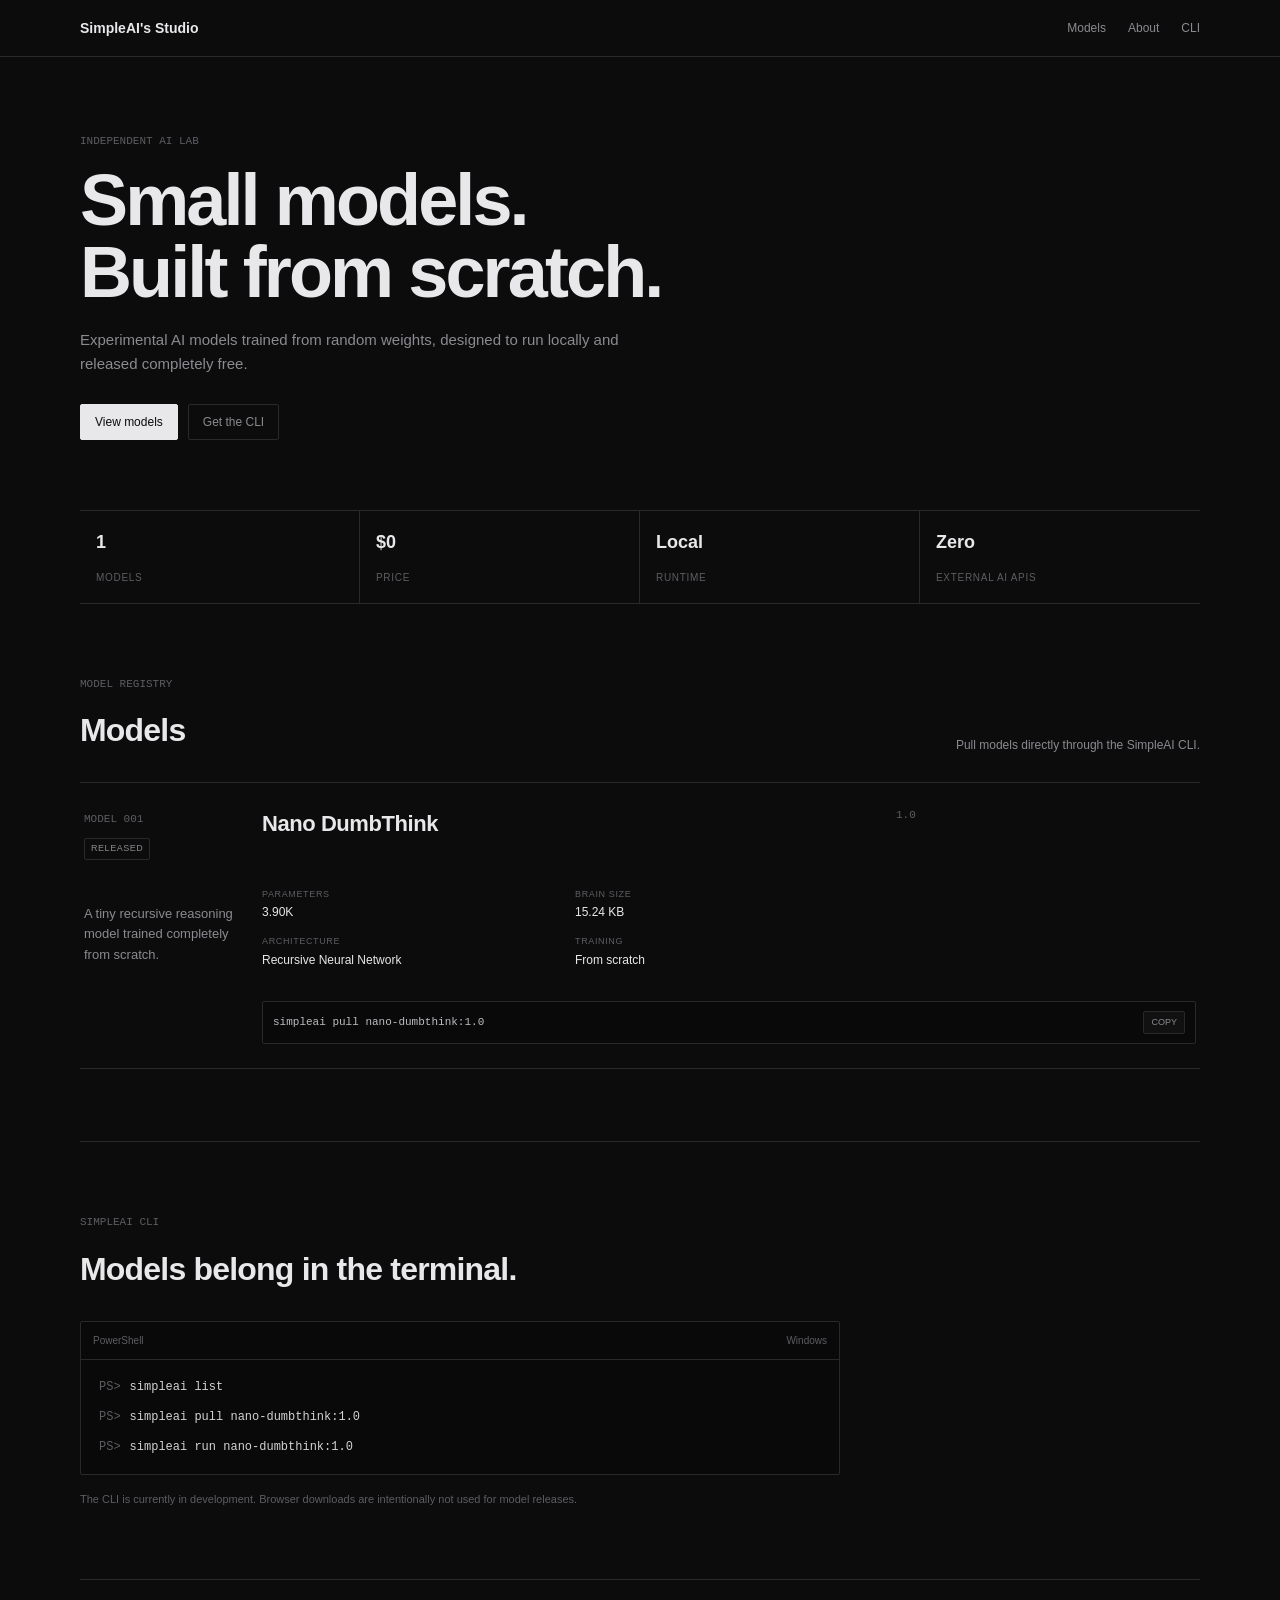
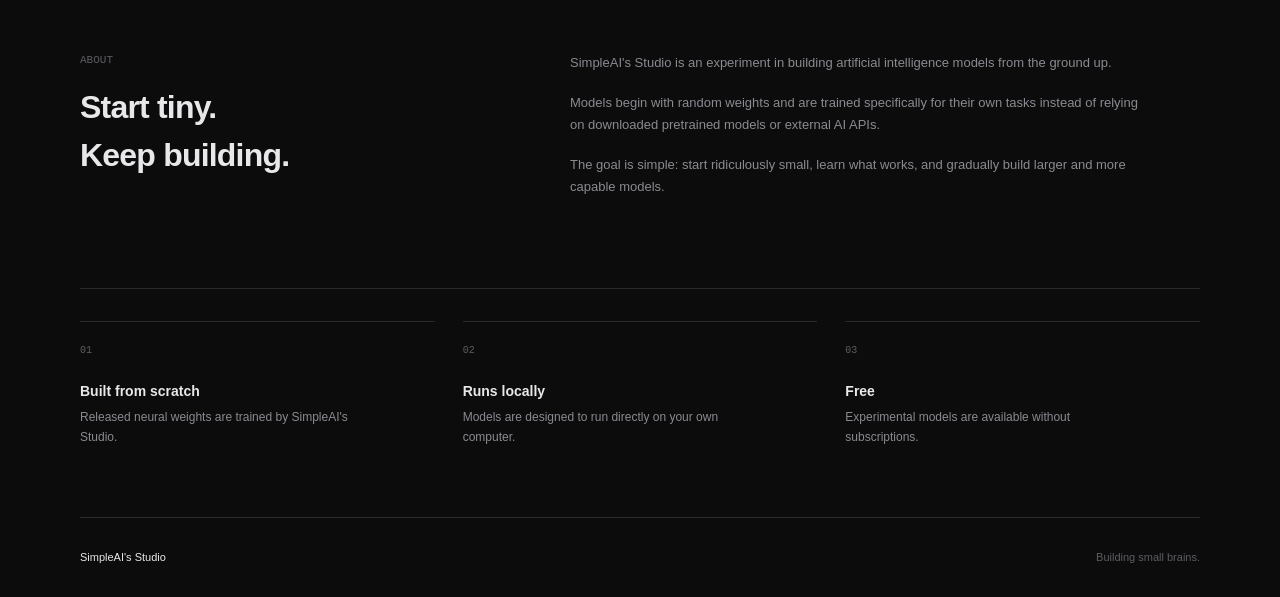
==== website/index.html @ 4a3cd706 "Initial SimpleAI Studio release" ====
<!DOCTYPE html>
<html lang="en">
<head>
    <meta charset="UTF-8">

    <meta
        name="viewport"
        content="width=device-width, initial-scale=1.0"
    >

    <meta
        name="description"
        content="SimpleAI's Studio - small AI models built from scratch and free to run locally."
    >

    <title>SimpleAI's Studio</title>

    <link
        rel="stylesheet"
        href="styles.css"
    >
</head>

<body>

    <header class="topbar">
        <div class="topbar-inner">

            <a
                class="brand"
                href="#"
            >
                SimpleAI's Studio
            </a>

            <nav class="nav">
                <a href="#models">Models</a>
                <a href="#about">About</a>
                <a href="#cli">CLI</a>
            </nav>

        </div>
    </header>


    <main>

        <!-- HERO -->
        <section class="hero">

            <div class="hero-label">
                INDEPENDENT AI LAB
            </div>

            <h1>
                Small models.<br>
                Built from scratch.
            </h1>

            <p class="hero-description">
                Experimental AI models trained from random weights,
                designed to run locally and released completely free.
            </p>

            <div class="hero-actions">

                <a
                    class="primary-button"
                    href="#models"
                >
                    View models
                </a>

                <a
                    class="secondary-button"
                    href="#cli"
                >
                    Get the CLI
                </a>

            </div>

        </section>


        <!-- INFO STRIP -->
        <section class="stats">

            <div class="stat">
                <span class="stat-value" id="modelCount">
                    0
                </span>

                <span class="stat-label">
                    Models
                </span>
            </div>

            <div class="stat">
                <span class="stat-value">
                    $0
                </span>

                <span class="stat-label">
                    Price
                </span>
            </div>

            <div class="stat">
                <span class="stat-value">
                    Local
                </span>

                <span class="stat-label">
                    Runtime
                </span>
            </div>

            <div class="stat">
                <span class="stat-value">
                    Zero
                </span>

                <span class="stat-label">
                    External AI APIs
                </span>
            </div>

        </section>


        <!-- MODELS -->
        <section
            class="section"
            id="models"
        >

            <div class="section-heading">

                <div>
                    <div class="eyebrow">
                        MODEL REGISTRY
                    </div>

                    <h2>
                        Models
                    </h2>
                </div>

                <p>
                    Pull models directly through the SimpleAI CLI.
                </p>

            </div>


            <div
                id="modelGrid"
                class="model-grid"
            >

                <div class="loading">
                    Reading registry...
                </div>

            </div>

        </section>


        <!-- CLI -->
        <section
            class="section"
            id="cli"
        >

            <div class="section-heading">

                <div>
                    <div class="eyebrow">
                        SIMPLEAI CLI
                    </div>

                    <h2>
                        Models belong in the terminal.
                    </h2>
                </div>

            </div>


            <div class="cli-panel">

                <div class="terminal-header">

                    <span>
                        PowerShell
                    </span>

                    <span class="terminal-status">
                        Windows
                    </span>

                </div>


                <div class="terminal-body">

                    <div class="terminal-line">
                        <span class="prompt">PS&gt;</span>

                        <span class="command">
                            simpleai list
                        </span>
                    </div>

                    <div class="terminal-line">
                        <span class="prompt">PS&gt;</span>

                        <span class="command">
                            simpleai pull nano-dumbthink:1.0
                        </span>
                    </div>

                    <div class="terminal-line">
                        <span class="prompt">PS&gt;</span>

                        <span class="command">
                            simpleai run nano-dumbthink:1.0
                        </span>
                    </div>

                </div>

            </div>


            <p class="cli-note">
                The CLI is currently in development.
                Browser downloads are intentionally not used for model releases.
            </p>

        </section>


        <!-- ABOUT -->
        <section
            class="section about-section"
            id="about"
        >

            <div class="about-grid">

                <div>

                    <div class="eyebrow">
                        ABOUT
                    </div>

                    <h2>
                        Start tiny.<br>
                        Keep building.
                    </h2>

                </div>


                <div class="about-copy">

                    <p>
                        SimpleAI's Studio is an experiment in building
                        artificial intelligence models from the ground up.
                    </p>

                    <p>
                        Models begin with random weights and are trained
                        specifically for their own tasks instead of relying
                        on downloaded pretrained models or external AI APIs.
                    </p>

                    <p>
                        The goal is simple: start ridiculously small,
                        learn what works, and gradually build larger and
                        more capable models.
                    </p>

                </div>

            </div>

        </section>


        <!-- PRINCIPLES -->
        <section class="principles">

            <div class="principle">
                <span>01</span>
                <h3>Built from scratch</h3>
                <p>
                    Released neural weights are trained by SimpleAI's Studio.
                </p>
            </div>

            <div class="principle">
                <span>02</span>
                <h3>Runs locally</h3>
                <p>
                    Models are designed to run directly on your own computer.
                </p>
            </div>

            <div class="principle">
                <span>03</span>
                <h3>Free</h3>
                <p>
                    Experimental models are available without subscriptions.
                </p>
            </div>

        </section>

    </main>


    <footer>

        <div>
            SimpleAI's Studio
        </div>

        <div class="footer-muted">
            Building small brains.
        </div>

    </footer>


    <script src="app.js"></script>

</body>
</html>
---- website/styles.css ----
:root {
    --bg: #0c0c0d;
    --panel: #111112;
    --panel-2: #141415;

    --line: #29292b;
    --line-soft: #202022;

    --text: #e8e8ea;
    --muted: #8a8a90;
    --dim: #5d5d62;

    --max-width: 1120px;
}


* {
    box-sizing: border-box;
}


html {
    scroll-behavior: smooth;
}


body {
    margin: 0;

    background: var(--bg);
    color: var(--text);

    font-family:
        Arial,
        Helvetica,
        sans-serif;

    font-size: 14px;
    line-height: 1.5;
}


a {
    color: inherit;
    text-decoration: none;
}


button {
    font: inherit;
}


/* ---------------------------------------------------------
   HEADER
   --------------------------------------------------------- */

.topbar {
    border-bottom: 1px solid var(--line);

    background: var(--bg);
}


.topbar-inner {
    width: min(
        calc(100% - 40px),
        var(--max-width)
    );

    height: 56px;

    margin: 0 auto;

    display: flex;
    align-items: center;
    justify-content: space-between;
}


.brand {
    font-size: 14px;
    font-weight: 700;
}


.nav {
    display: flex;
    gap: 22px;

    color: var(--muted);

    font-size: 12px;
}


.nav a:hover {
    color: var(--text);
}


/* ---------------------------------------------------------
   HERO
   --------------------------------------------------------- */

.hero {
    width: min(
        calc(100% - 40px),
        var(--max-width)
    );

    margin: 0 auto;

    padding:
        76px
        0
        70px;
}


.hero-label,
.eyebrow {
    margin-bottom: 14px;

    color: var(--dim);

    font-family:
        Consolas,
        "Courier New",
        monospace;

    font-size: 11px;
}


.hero h1 {
    max-width: 700px;

    margin:
        0
        0
        20px;

    font-size: clamp(
        40px,
        6vw,
        72px
    );

    font-weight: 600;

    line-height: 1;

    letter-spacing: -0.04em;
}


.hero-description {
    max-width: 570px;

    margin: 0;

    color: var(--muted);

    font-size: 15px;

    line-height: 1.6;
}


.hero-actions {
    margin-top: 28px;

    display: flex;
    gap: 10px;
}


.primary-button,
.secondary-button {
    padding:
        8px
        14px;

    border-radius: 2px;

    font-size: 12px;
}


.primary-button {
    border: 1px solid var(--text);

    background: var(--text);
    color: #0b0b0c;
}


.primary-button:hover {
    background: #d5d5d7;
}


.secondary-button {
    border: 1px solid var(--line);

    background: transparent;
    color: var(--muted);
}


.secondary-button:hover {
    border-color: #3c3c40;

    color: var(--text);
}


/* ---------------------------------------------------------
   STATS
   --------------------------------------------------------- */

.stats {
    width: min(
        calc(100% - 40px),
        var(--max-width)
    );

    margin: 0 auto;

    border-top: 1px solid var(--line);
    border-bottom: 1px solid var(--line);

    display: grid;

    grid-template-columns:
        repeat(4, 1fr);
}


.stat {
    min-height: 92px;

    padding:
        18px
        16px;

    border-right: 1px solid var(--line);

    display: flex;
    flex-direction: column;
    justify-content: space-between;
}


.stat:last-child {
    border-right: none;
}


.stat-value {
    font-size: 18px;
    font-weight: 600;
}


.stat-label {
    color: var(--dim);

    font-size: 10px;

    text-transform: uppercase;

    letter-spacing: 0.07em;
}


/* ---------------------------------------------------------
   SECTIONS
   --------------------------------------------------------- */

.section {
    width: min(
        calc(100% - 40px),
        var(--max-width)
    );

    margin: 0 auto;

    padding:
        72px
        0;

    border-bottom: 1px solid var(--line);
}


.section-heading {
    margin-bottom: 28px;

    display: flex;
    justify-content: space-between;
    align-items: flex-end;

    gap: 30px;
}


.section-heading h2,
.about-section h2 {
    margin: 0;

    font-size: 32px;
    font-weight: 600;

    letter-spacing: -0.025em;
}


.section-heading p {
    max-width: 360px;

    margin: 0;

    color: var(--muted);

    font-size: 12px;
}


/* ---------------------------------------------------------
   MODELS
   --------------------------------------------------------- */

.model-grid {
    display: flex;
    flex-direction: column;

    gap: 0;

    border-top: 1px solid var(--line);
}


.model-card {
    min-height: auto;

    padding:
        24px
        4px;

    border: none;
    border-bottom: 1px solid var(--line);

    border-radius: 0;

    background: transparent;

    display: grid;

    grid-template-columns:
        150px
        minmax(0, 1fr)
        300px;

    gap: 28px;
}


.model-card:hover {
    background: transparent;
}


.model-top {
    display: block;
}


.model-number {
    color: var(--dim);

    font-family:
        Consolas,
        "Courier New",
        monospace;

    font-size: 11px;
}


.status-badge {
    display: block;

    width: fit-content;

    margin-top: 10px;

    padding: 3px 6px;

    border: 1px solid var(--line);

    border-radius: 2px;

    color: var(--muted);

    font-size: 9px;

    text-transform: uppercase;

    letter-spacing: 0.06em;
}


.model-name {
    margin:
        0
        0
        4px;

    font-size: 22px;
    font-weight: 600;

    letter-spacing: -0.02em;
}


.model-version {
    color: var(--dim);

    font-family:
        Consolas,
        "Courier New",
        monospace;

    font-size: 11px;
}


.model-description {
    max-width: 520px;

    margin:
        16px
        0
        0;

    color: var(--muted);

    font-size: 13px;

    line-height: 1.6;
}


.model-details {
    margin: 0;

    display: grid;

    grid-template-columns:
        repeat(2, 1fr);

    gap:
        14px
        20px;
}


.detail {
    display: flex;
    flex-direction: column;

    gap: 2px;
}


.detail-label {
    color: var(--dim);

    font-size: 9px;

    text-transform: uppercase;

    letter-spacing: 0.07em;
}


.detail-value {
    font-size: 12px;
}


.install-box {
    grid-column:
        2
        / 4;

    margin-top: 4px;

    padding:
        9px
        10px;

    border: 1px solid var(--line);

    border-radius: 2px;

    background: #09090a;

    display: flex;
    align-items: center;
    justify-content: space-between;

    gap: 10px;
}


.install-command {
    color: #bdbdc1;

    font-family:
        Consolas,
        "Courier New",
        monospace;

    font-size: 11px;

    overflow: hidden;

    white-space: nowrap;
    text-overflow: ellipsis;
}


.copy-button {
    padding:
        4px
        7px;

    border: 1px solid var(--line);

    border-radius: 2px;

    background: #111112;

    color: var(--muted);

    font-size: 9px;

    cursor: pointer;
}


.copy-button:hover {
    color: var(--text);

    border-color: #3f3f43;
}


.loading,
.error-message,
.empty-message {
    padding:
        28px
        4px;

    border-bottom: 1px solid var(--line);

    color: var(--muted);

    font-size: 12px;
}


/* ---------------------------------------------------------
   CLI
   --------------------------------------------------------- */

.cli-panel {
    max-width: 760px;

    overflow: hidden;

    border: 1px solid var(--line);

    border-radius: 2px;

    background: #09090a;
}


.terminal-header {
    height: 38px;

    padding:
        0
        12px;

    border-bottom: 1px solid var(--line);

    display: flex;
    align-items: center;
    justify-content: space-between;

    color: var(--dim);

    font-size: 10px;
}


.terminal-status {
    color: var(--dim);
}


.terminal-body {
    padding: 18px;

    display: flex;
    flex-direction: column;

    gap: 12px;

    font-family:
        Consolas,
        "Courier New",
        monospace;

    font-size: 12px;
}


.terminal-line {
    display: flex;

    gap: 9px;
}


.prompt {
    color: var(--dim);
}


.command {
    color: #d3d3d5;
}


.cli-note {
    max-width: 680px;

    margin:
        16px
        0
        0;

    color: var(--dim);

    font-size: 11px;
}


/* ---------------------------------------------------------
   ABOUT
   --------------------------------------------------------- */

.about-grid {
    display: grid;

    grid-template-columns:
        0.8fr
        1.2fr;

    gap: 70px;
}


.about-copy {
    max-width: 580px;
}


.about-copy p {
    margin:
        0
        0
        18px;

    color: var(--muted);

    font-size: 13px;

    line-height: 1.7;
}


/* ---------------------------------------------------------
   PRINCIPLES
   --------------------------------------------------------- */

.principles {
    width: min(
        calc(100% - 40px),
        var(--max-width)
    );

    margin: 0 auto;

    padding:
        32px
        0
        70px;

    display: grid;

    grid-template-columns:
        repeat(3, 1fr);

    gap: 28px;
}


.principle {
    padding-top: 16px;

    border-top: 1px solid var(--line);
}


.principle span {
    color: var(--dim);

    font-family:
        Consolas,
        "Courier New",
        monospace;

    font-size: 10px;
}


.principle h3 {
    margin:
        22px
        0
        6px;

    font-size: 14px;
    font-weight: 600;
}


.principle p {
    max-width: 280px;

    margin: 0;

    color: var(--muted);

    font-size: 12px;

    line-height: 1.6;
}


/* ---------------------------------------------------------
   FOOTER
   --------------------------------------------------------- */

footer {
    width: min(
        calc(100% - 40px),
        var(--max-width)
    );

    min-height: 80px;

    margin: 0 auto;

    border-top: 1px solid var(--line);

    display: flex;
    align-items: center;
    justify-content: space-between;

    font-size: 11px;
}


.footer-muted {
    color: var(--dim);
}


/* ---------------------------------------------------------
   MOBILE
   --------------------------------------------------------- */

@media (max-width: 850px) {

    .topbar-inner,
    .hero,
    .stats,
    .section,
    .principles,
    footer {
        width: calc(100% - 28px);
    }


    .stats {
        grid-template-columns:
            repeat(2, 1fr);
    }


    .stat:nth-child(2) {
        border-right: none;
    }


    .stat:nth-child(-n + 2) {
        border-bottom: 1px solid var(--line);
    }


    .model-card {
        grid-template-columns:
            110px
            1fr;
    }


    .model-details {
        grid-column:
            2;
    }


    .install-box {
        grid-column:
            2;
    }


    .about-grid {
        grid-template-columns: 1fr;

        gap: 30px;
    }

}


@media (max-width: 560px) {

    .nav {
        display: none;
    }


    .hero {
        padding:
            52px
            0;
    }


    .hero h1 {
        font-size: 42px;
    }


    .hero-actions {
        flex-direction: column;

        align-items: flex-start;
    }


    .stats {
        grid-template-columns: 1fr;
    }


    .stat {
        border-right: none;
        border-bottom: 1px solid var(--line);
    }


    .stat:last-child {
        border-bottom: none;
    }


    .section-heading {
        align-items: flex-start;
        flex-direction: column;

        gap: 14px;
    }


    .model-card {
        display: block;

        padding:
            22px
            0;
    }


    .model-name {
        margin-top: 20px;
    }


    .model-details {
        margin-top: 22px;
    }


    .install-box {
        margin-top: 22px;
    }


    .principles {
        grid-template-columns: 1fr;
    }


    footer {
        padding:
            22px
            0;

        align-items: flex-start;
        flex-direction: column;

        gap: 6px;
    }

}
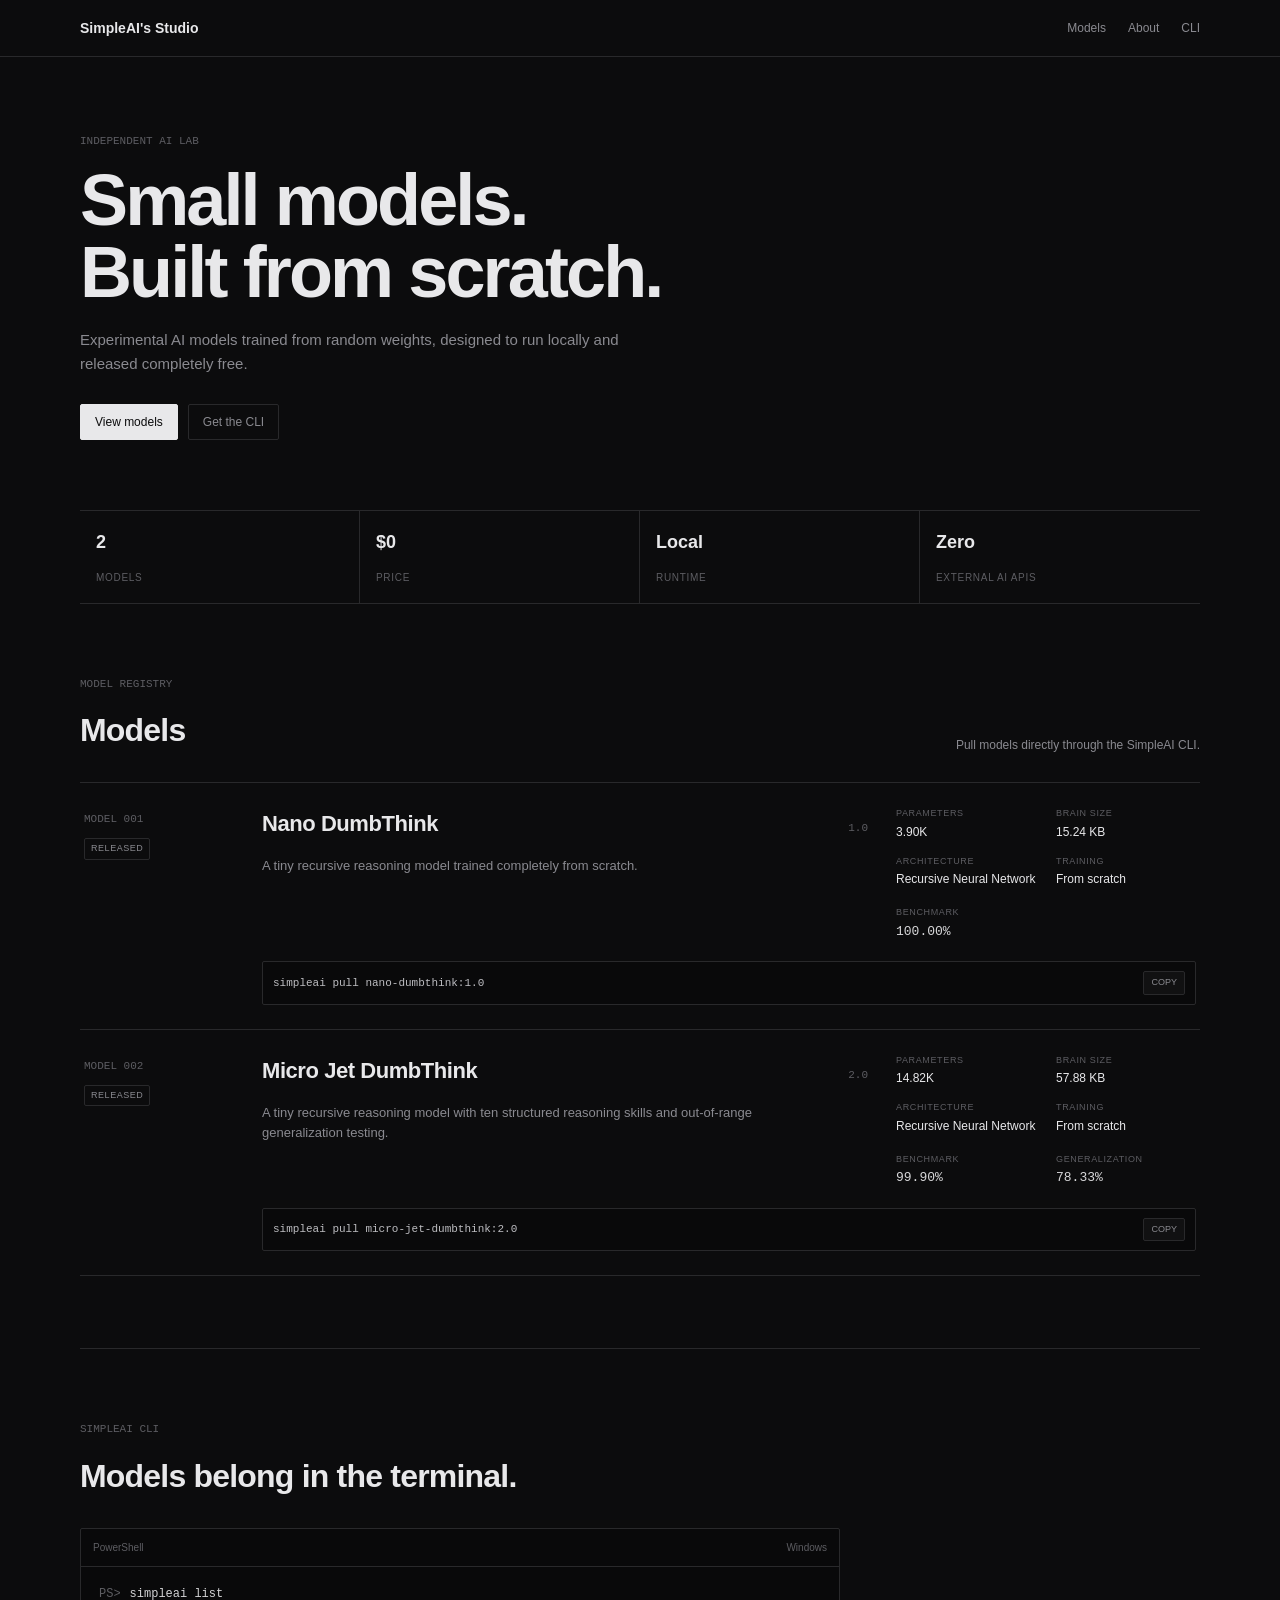
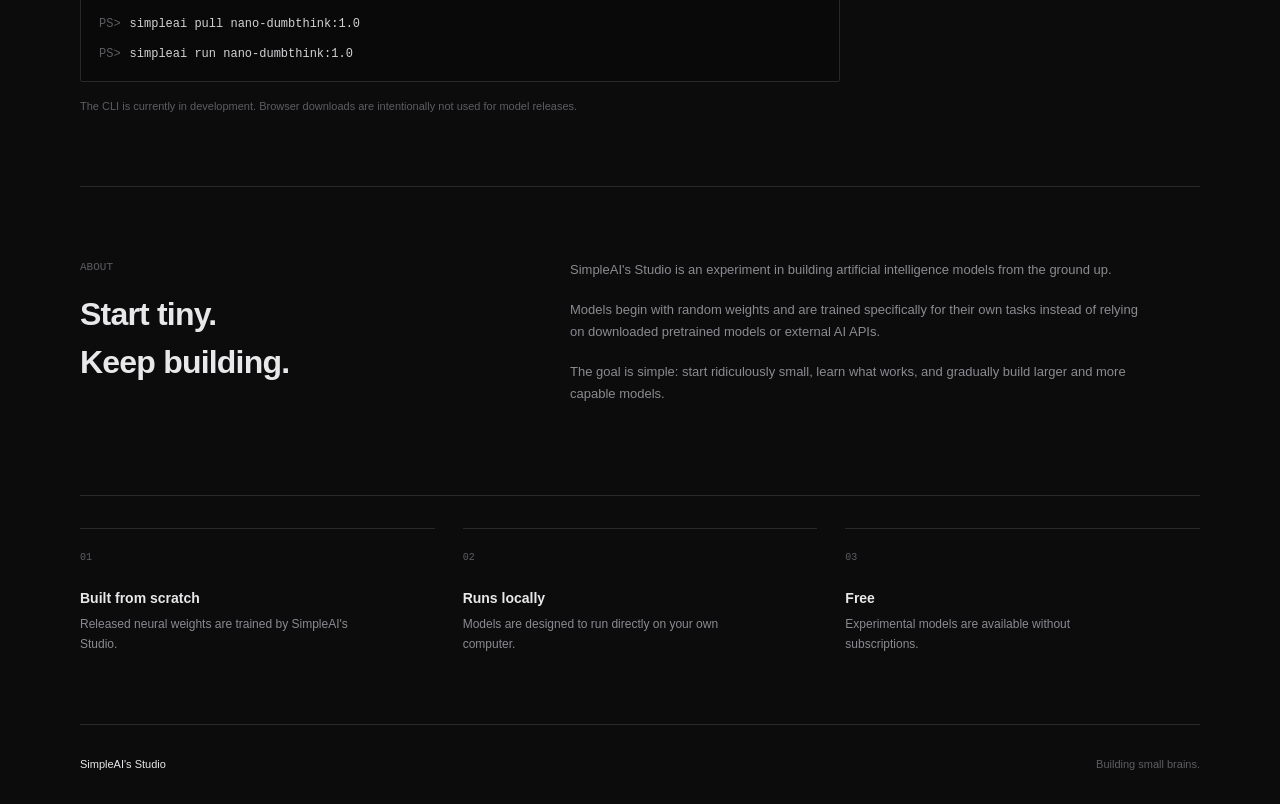
==== commit f1cfd9ae: "Fix website asset caching" ====
--- a/website/index.html
+++ b/website/index.html
@@ -17,7 +17,7 @@
 
     <link
         rel="stylesheet"
-        href="styles.css"
+        href="styles.css?v=4"
     >
 </head>
 
@@ -336,7 +336,7 @@
     </footer>
 
 
-    <script src="app.js"></script>
+    <script src="app.js?v=4"></script>
 
 </body>
 </html>
--- a/website/styles.css
+++ b/website/styles.css
@@ -51,13 +51,10 @@
 }
 
 
-/* ---------------------------------------------------------
-   HEADER
-   --------------------------------------------------------- */
+/* HEADER */
 
 .topbar {
     border-bottom: 1px solid var(--line);
-
     background: var(--bg);
 }
 
@@ -69,7 +66,6 @@
     );
 
     height: 56px;
-
     margin: 0 auto;
 
     display: flex;
@@ -99,9 +95,7 @@
 }
 
 
-/* ---------------------------------------------------------
-   HERO
-   --------------------------------------------------------- */
+/* HERO */
 
 .hero {
     width: min(
@@ -148,9 +142,7 @@
     );
 
     font-weight: 600;
-
     line-height: 1;
-
     letter-spacing: -0.04em;
 }
 
@@ -163,7 +155,6 @@
     color: var(--muted);
 
     font-size: 15px;
-
     line-height: 1.6;
 }
 
@@ -211,14 +202,11 @@
 
 .secondary-button:hover {
     border-color: #3c3c40;
-
     color: var(--text);
 }
 
 
-/* ---------------------------------------------------------
-   STATS
-   --------------------------------------------------------- */
+/* STATS */
 
 .stats {
     width: min(
@@ -232,9 +220,7 @@
     border-bottom: 1px solid var(--line);
 
     display: grid;
-
-    grid-template-columns:
-        repeat(4, 1fr);
+    grid-template-columns: repeat(4, 1fr);
 }
 
 
@@ -268,16 +254,12 @@
     color: var(--dim);
 
     font-size: 10px;
-
     text-transform: uppercase;
-
     letter-spacing: 0.07em;
 }
 
 
-/* ---------------------------------------------------------
-   SECTIONS
-   --------------------------------------------------------- */
+/* SECTIONS */
 
 .section {
     width: min(
@@ -328,33 +310,22 @@
 }
 
 
-/* ---------------------------------------------------------
-   MODELS
-   --------------------------------------------------------- */
+/* MODELS */
 
 .model-grid {
     display: flex;
     flex-direction: column;
 
-    gap: 0;
-
     border-top: 1px solid var(--line);
 }
 
 
 .model-card {
-    min-height: auto;
-
     padding:
         24px
         4px;
 
-    border: none;
     border-bottom: 1px solid var(--line);
-
-    border-radius: 0;
-
-    background: transparent;
 
     display: grid;
 
@@ -363,17 +334,15 @@
         minmax(0, 1fr)
         300px;
 
-    gap: 28px;
-}
-
-
-.model-card:hover {
-    background: transparent;
+    gap:
+        20px
+        28px;
 }
 
 
 .model-top {
-    display: block;
+    grid-column: 1;
+    grid-row: 1;
 }
 
 
@@ -396,27 +365,38 @@
 
     margin-top: 10px;
 
-    padding: 3px 6px;
+    padding:
+        3px
+        6px;
 
     border: 1px solid var(--line);
-
     border-radius: 2px;
 
     color: var(--muted);
 
     font-size: 9px;
-
     text-transform: uppercase;
-
     letter-spacing: 0.06em;
 }
 
 
+.model-main {
+    grid-column: 2;
+    grid-row: 1;
+}
+
+
+.model-heading {
+    display: flex;
+    align-items: baseline;
+    justify-content: space-between;
+
+    gap: 20px;
+}
+
+
 .model-name {
-    margin:
-        0
-        0
-        4px;
+    margin: 0;
 
     font-size: 22px;
     font-weight: 600;
@@ -434,6 +414,7 @@
         monospace;
 
     font-size: 11px;
+    white-space: nowrap;
 }
 
 
@@ -448,18 +429,20 @@
     color: var(--muted);
 
     font-size: 13px;
-
     line-height: 1.6;
 }
 
 
 .model-details {
-    margin: 0;
+    grid-column: 3;
+    grid-row: 1;
 
     display: grid;
 
     grid-template-columns:
-        repeat(2, 1fr);
+        repeat(2, minmax(0, 1fr));
+
+    align-content: start;
 
     gap:
         14px
@@ -468,6 +451,8 @@
 
 
 .detail {
+    min-width: 0;
+
     display: flex;
     flex-direction: column;
 
@@ -479,15 +464,29 @@
     color: var(--dim);
 
     font-size: 9px;
-
     text-transform: uppercase;
-
     letter-spacing: 0.07em;
 }
 
 
 .detail-value {
     font-size: 12px;
+}
+
+
+.metric {
+    margin-top: 4px;
+}
+
+
+.metric-value {
+    font-family:
+        Consolas,
+        "Courier New",
+        monospace;
+
+    font-size: 13px;
+    color: #d8d8da;
 }
 
 
@@ -496,14 +495,11 @@
         2
         / 4;
 
-    margin-top: 4px;
-
     padding:
         9px
         10px;
 
     border: 1px solid var(--line);
-
     border-radius: 2px;
 
     background: #09090a;
@@ -527,7 +523,6 @@
     font-size: 11px;
 
     overflow: hidden;
-
     white-space: nowrap;
     text-overflow: ellipsis;
 }
@@ -539,10 +534,9 @@
         7px;
 
     border: 1px solid var(--line);
-
     border-radius: 2px;
 
-    background: #111112;
+    background: var(--panel);
 
     color: var(--muted);
 
@@ -554,7 +548,6 @@
 
 .copy-button:hover {
     color: var(--text);
-
     border-color: #3f3f43;
 }
 
@@ -574,9 +567,7 @@
 }
 
 
-/* ---------------------------------------------------------
-   CLI
-   --------------------------------------------------------- */
+/* CLI */
 
 .cli-panel {
     max-width: 760px;
@@ -584,7 +575,6 @@
     overflow: hidden;
 
     border: 1px solid var(--line);
-
     border-radius: 2px;
 
     background: #09090a;
@@ -634,7 +624,6 @@
 
 .terminal-line {
     display: flex;
-
     gap: 9px;
 }
 
@@ -663,9 +652,7 @@
 }
 
 
-/* ---------------------------------------------------------
-   ABOUT
-   --------------------------------------------------------- */
+/* ABOUT */
 
 .about-grid {
     display: grid;
@@ -692,14 +679,11 @@
     color: var(--muted);
 
     font-size: 13px;
-
     line-height: 1.7;
 }
 
 
-/* ---------------------------------------------------------
-   PRINCIPLES
-   --------------------------------------------------------- */
+/* PRINCIPLES */
 
 .principles {
     width: min(
@@ -761,14 +745,11 @@
     color: var(--muted);
 
     font-size: 12px;
-
     line-height: 1.6;
 }
 
 
-/* ---------------------------------------------------------
-   FOOTER
-   --------------------------------------------------------- */
+/* FOOTER */
 
 footer {
     width: min(
@@ -795,12 +776,9 @@
 }
 
 
-/* ---------------------------------------------------------
-   MOBILE
-   --------------------------------------------------------- */
+/* TABLET */
 
 @media (max-width: 850px) {
-
     .topbar-inner,
     .hero,
     .stats,
@@ -830,19 +808,30 @@
     .model-card {
         grid-template-columns:
             110px
-            1fr;
+            minmax(0, 1fr);
+    }
+
+
+    .model-top {
+        grid-column: 1;
+    }
+
+
+    .model-main {
+        grid-column: 2;
     }
 
 
     .model-details {
-        grid-column:
-            2;
+        grid-column: 2;
+        grid-row: auto;
+
+        margin-top: 4px;
     }
 
 
     .install-box {
-        grid-column:
-            2;
+        grid-column: 2;
     }
 
 
@@ -851,12 +840,12 @@
 
         gap: 30px;
     }
-
-}
-
+}
+
+
+/* MOBILE */
 
 @media (max-width: 560px) {
-
     .nav {
         display: none;
     }
@@ -876,7 +865,6 @@
 
     .hero-actions {
         flex-direction: column;
-
         align-items: flex-start;
     }
 
@@ -914,8 +902,18 @@
     }
 
 
-    .model-name {
+    .model-main {
         margin-top: 20px;
+    }
+
+
+    .model-heading {
+        align-items: flex-start;
+    }
+
+
+    .model-description {
+        margin-top: 12px;
     }
 
 
@@ -944,5 +942,4 @@
 
         gap: 6px;
     }
-
 }
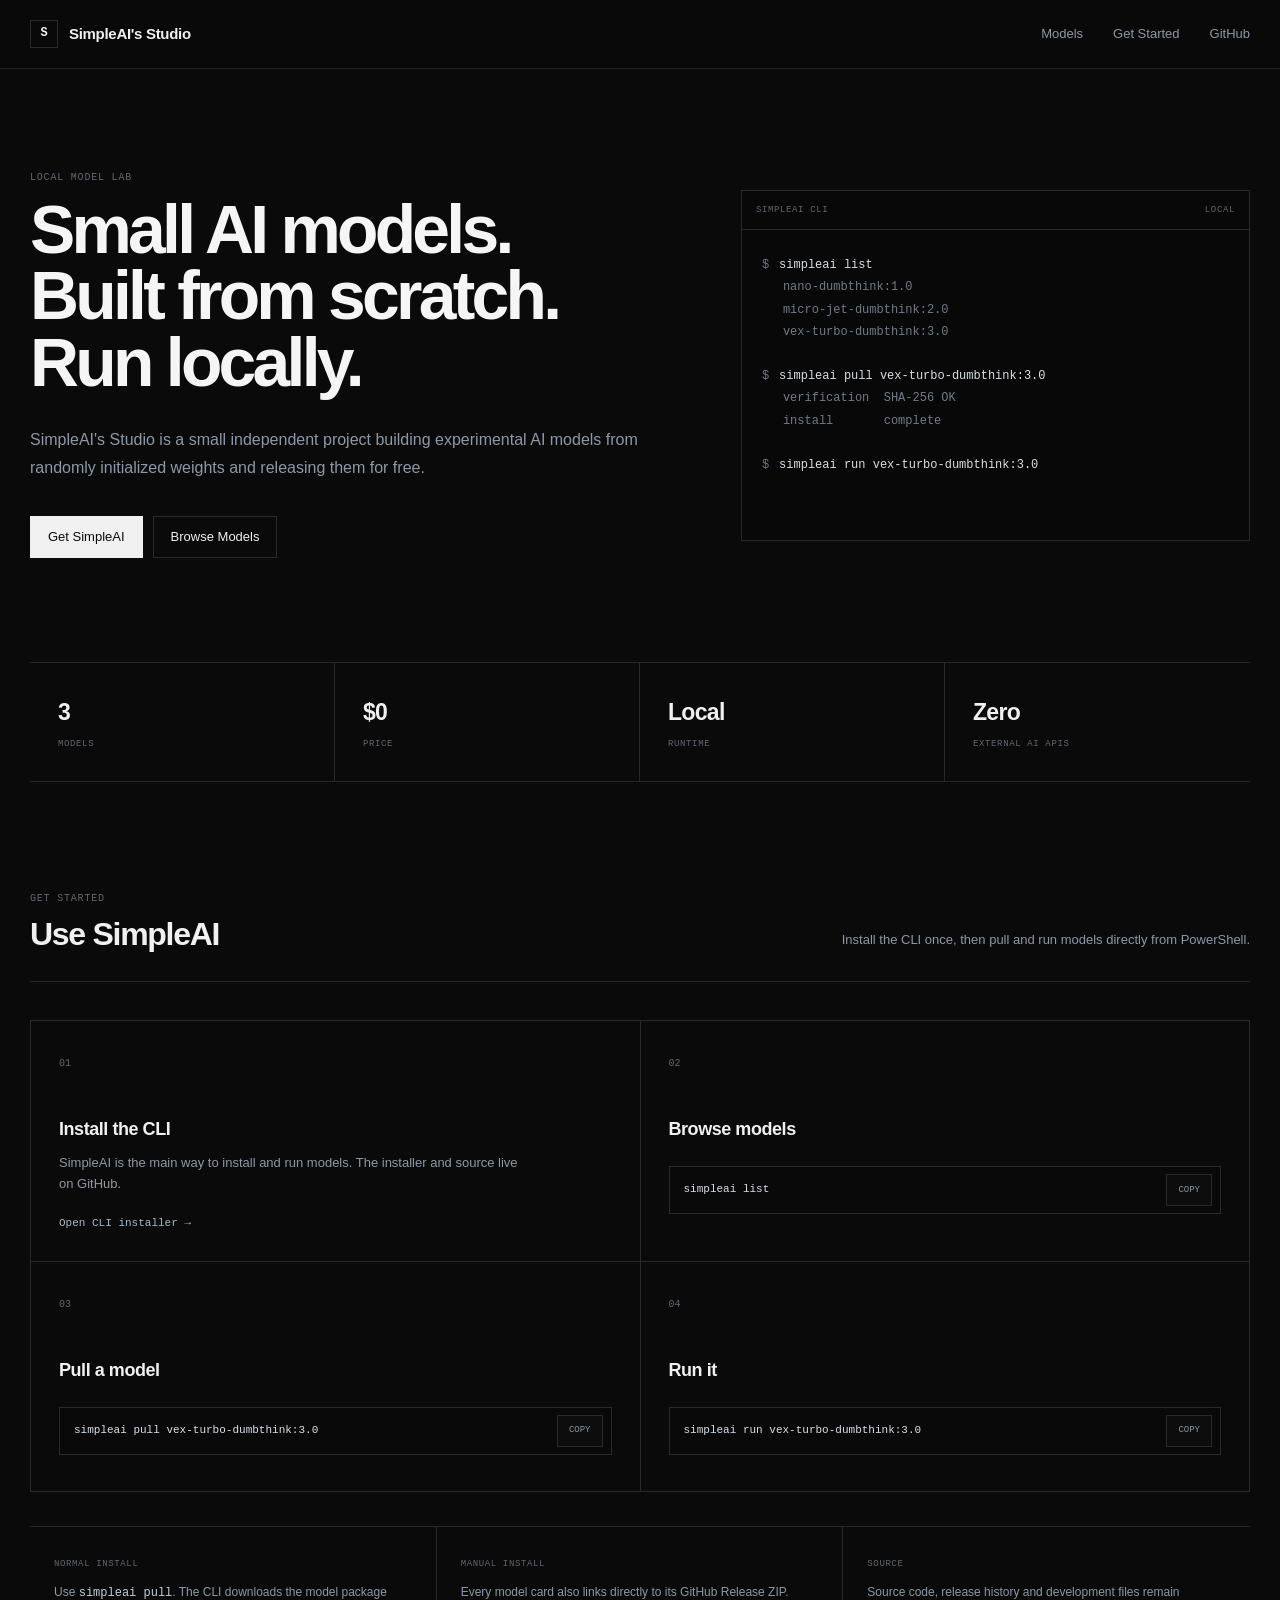
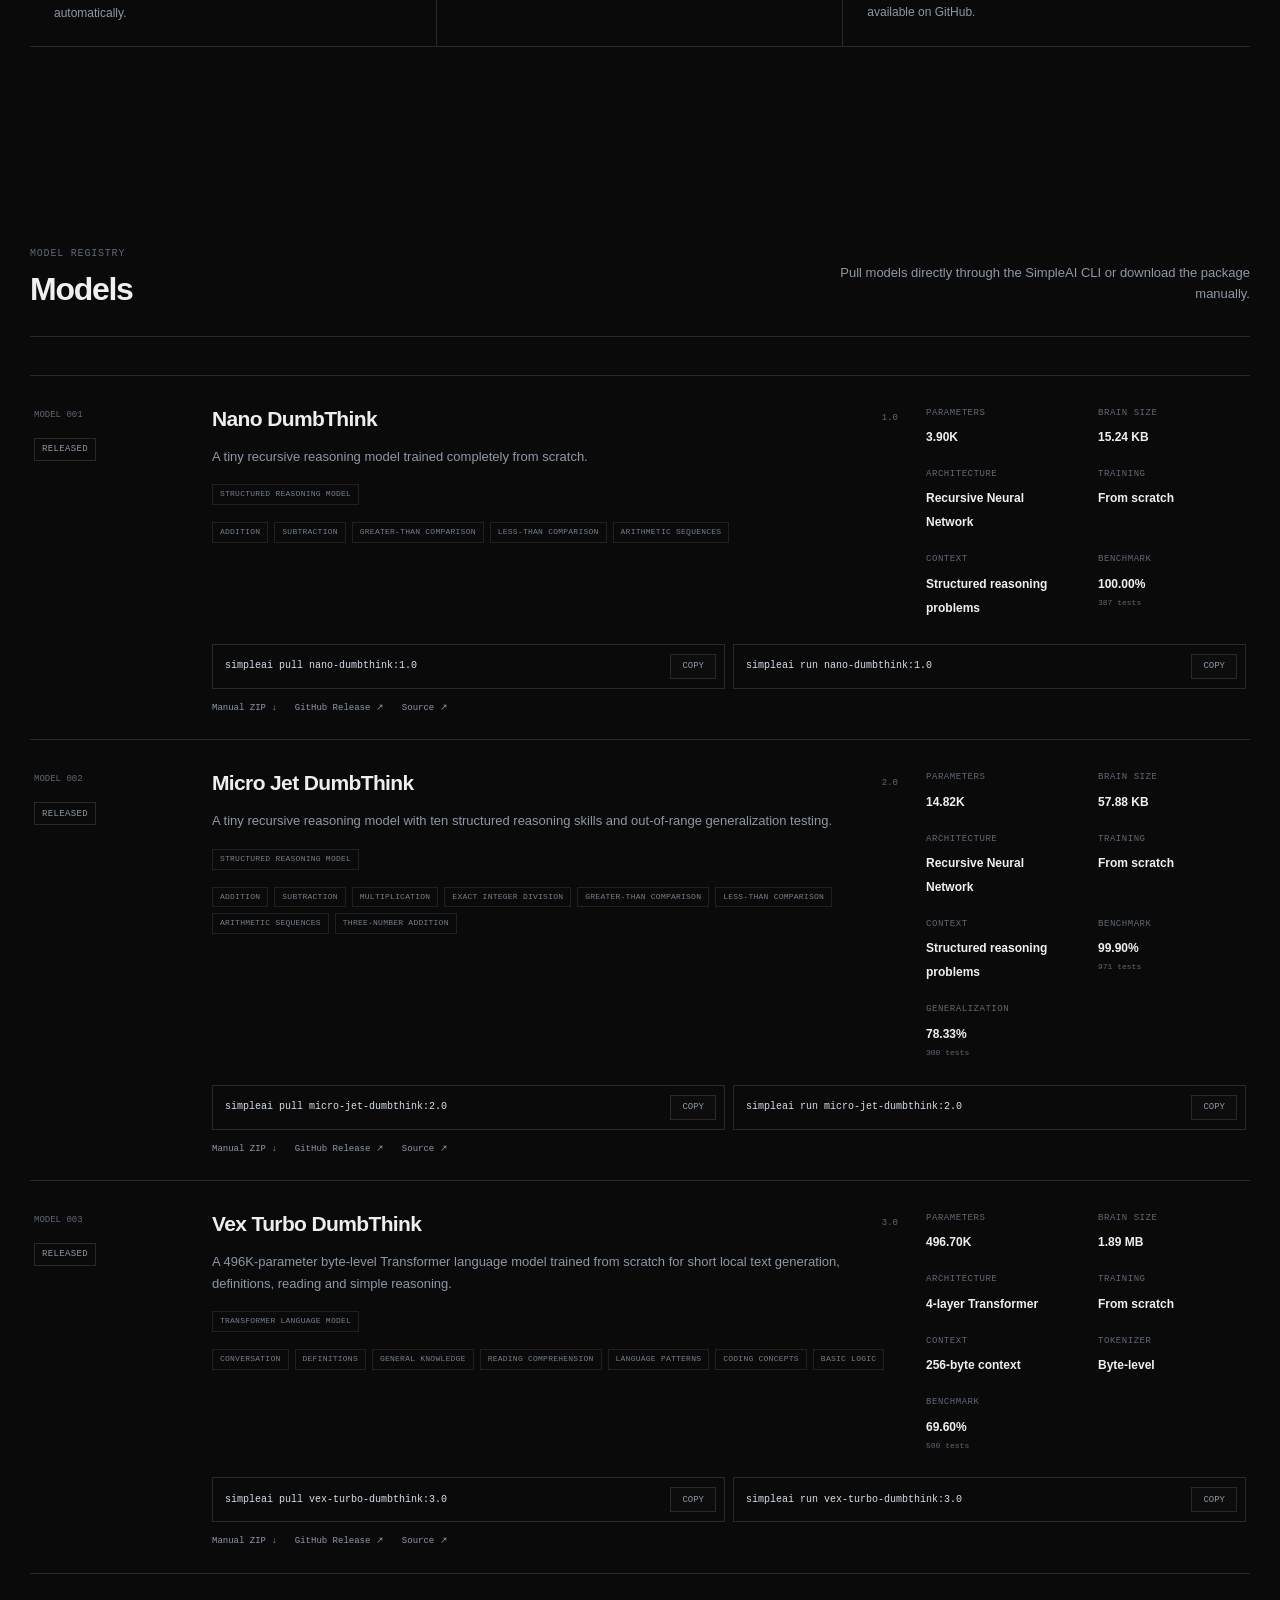
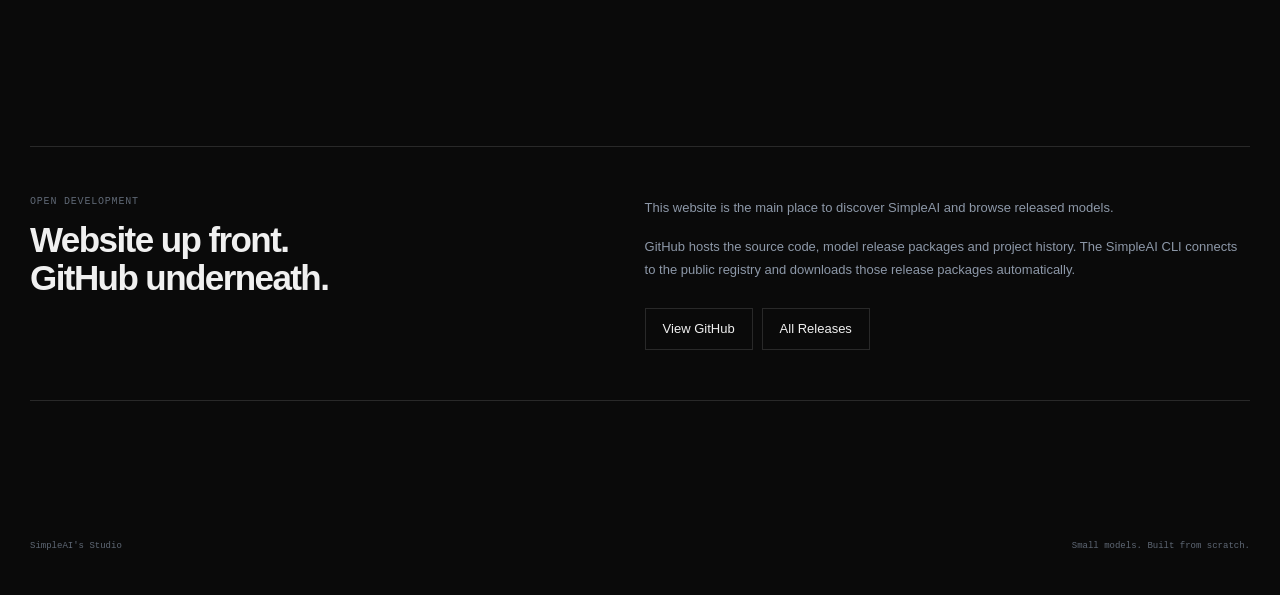
==== commit 26fa9453: "Make website the SimpleAI hub" ====
--- a/website/index.html
+++ b/website/index.html
@@ -10,333 +10,528 @@
 
     <meta
         name="description"
-        content="SimpleAI's Studio - small AI models built from scratch and free to run locally."
+        content="SimpleAI's Studio builds small local AI models from scratch."
     >
 
     <title>SimpleAI's Studio</title>
 
     <link
         rel="stylesheet"
-        href="styles.css?v=4"
+        href="styles.css?v=6"
     >
 </head>
 
 <body>
 
-    <header class="topbar">
-        <div class="topbar-inner">
+<header class="site-header">
+    <div class="shell header-inner">
+
+        <a
+            class="brand"
+            href="#top"
+        >
+            <span class="brand-mark">S</span>
+
+            <span>
+                SimpleAI's Studio
+            </span>
+        </a>
+
+        <nav class="nav">
+            <a href="#models">
+                Models
+            </a>
+
+            <a href="#get-started">
+                Get Started
+            </a>
 
             <a
-                class="brand"
-                href="#"
+                href="https://github.com/SimpleAIStudio/SimpleAIStudio"
+                target="_blank"
+                rel="noopener noreferrer"
             >
-                SimpleAI's Studio
+                GitHub
             </a>
-
-            <nav class="nav">
-                <a href="#models">Models</a>
-                <a href="#about">About</a>
-                <a href="#cli">CLI</a>
-            </nav>
+        </nav>
+
+    </div>
+</header>
+
+
+<main id="top">
+
+    <section class="hero">
+        <div class="shell">
+
+            <div class="hero-grid">
+
+                <div class="hero-main">
+
+                    <p class="eyebrow">
+                        LOCAL MODEL LAB
+                    </p>
+
+                    <h1>
+                        Small AI models.<br>
+                        Built from scratch.<br>
+                        Run locally.
+                    </h1>
+
+                    <p class="hero-copy">
+                        SimpleAI's Studio is a small independent project
+                        building experimental AI models from randomly
+                        initialized weights and releasing them for free.
+                    </p>
+
+                    <div class="hero-actions">
+
+                        <a
+                            class="button button-primary"
+                            href="#get-started"
+                        >
+                            Get SimpleAI
+                        </a>
+
+                        <a
+                            class="button"
+                            href="#models"
+                        >
+                            Browse Models
+                        </a>
+
+                    </div>
+
+                </div>
+
+
+                <div class="terminal hero-terminal">
+
+                    <div class="terminal-head">
+
+                        <span>
+                            SIMPLEAI CLI
+                        </span>
+
+                        <span>
+                            LOCAL
+                        </span>
+
+                    </div>
+
+                    <div class="terminal-body">
+
+                        <div class="terminal-line">
+                            <span class="terminal-prompt">$</span>
+                            <span>simpleai list</span>
+                        </div>
+
+                        <div class="terminal-output">
+                            nano-dumbthink:1.0
+                        </div>
+
+                        <div class="terminal-output">
+                            micro-jet-dumbthink:2.0
+                        </div>
+
+                        <div class="terminal-output">
+                            vex-turbo-dumbthink:3.0
+                        </div>
+
+                        <br>
+
+                        <div class="terminal-line">
+                            <span class="terminal-prompt">$</span>
+                            <span>
+                                simpleai pull vex-turbo-dumbthink:3.0
+                            </span>
+                        </div>
+
+                        <div class="terminal-output">
+                            verification&nbsp; SHA-256 OK
+                        </div>
+
+                        <div class="terminal-output">
+                            install&nbsp;&nbsp;&nbsp;&nbsp;&nbsp;&nbsp; complete
+                        </div>
+
+                        <br>
+
+                        <div class="terminal-line">
+                            <span class="terminal-prompt">$</span>
+                            <span>
+                                simpleai run vex-turbo-dumbthink:3.0
+                            </span>
+                        </div>
+
+                    </div>
+
+                </div>
+
+            </div>
+
+
+            <div class="stats">
+
+                <div class="stat">
+                    <span
+                        class="stat-value"
+                        id="model-count"
+                    >
+                        —
+                    </span>
+
+                    <span class="stat-label">
+                        Models
+                    </span>
+                </div>
+
+
+                <div class="stat">
+                    <span class="stat-value">
+                        $0
+                    </span>
+
+                    <span class="stat-label">
+                        Price
+                    </span>
+                </div>
+
+
+                <div class="stat">
+                    <span class="stat-value">
+                        Local
+                    </span>
+
+                    <span class="stat-label">
+                        Runtime
+                    </span>
+                </div>
+
+
+                <div class="stat">
+                    <span class="stat-value">
+                        Zero
+                    </span>
+
+                    <span class="stat-label">
+                        External AI APIs
+                    </span>
+                </div>
+
+            </div>
 
         </div>
-    </header>
-
-
-    <main>
-
-        <!-- HERO -->
-        <section class="hero">
-
-            <div class="hero-label">
-                INDEPENDENT AI LAB
-            </div>
-
-            <h1>
-                Small models.<br>
-                Built from scratch.
-            </h1>
-
-            <p class="hero-description">
-                Experimental AI models trained from random weights,
-                designed to run locally and released completely free.
-            </p>
-
-            <div class="hero-actions">
-
-                <a
-                    class="primary-button"
-                    href="#models"
-                >
-                    View models
-                </a>
-
-                <a
-                    class="secondary-button"
-                    href="#cli"
-                >
-                    Get the CLI
-                </a>
-
-            </div>
-
-        </section>
-
-
-        <!-- INFO STRIP -->
-        <section class="stats">
-
-            <div class="stat">
-                <span class="stat-value" id="modelCount">
-                    0
-                </span>
-
-                <span class="stat-label">
-                    Models
-                </span>
-            </div>
-
-            <div class="stat">
-                <span class="stat-value">
-                    $0
-                </span>
-
-                <span class="stat-label">
-                    Price
-                </span>
-            </div>
-
-            <div class="stat">
-                <span class="stat-value">
-                    Local
-                </span>
-
-                <span class="stat-label">
-                    Runtime
-                </span>
-            </div>
-
-            <div class="stat">
-                <span class="stat-value">
-                    Zero
-                </span>
-
-                <span class="stat-label">
-                    External AI APIs
-                </span>
-            </div>
-
-        </section>
-
-
-        <!-- MODELS -->
-        <section
-            class="section"
-            id="models"
-        >
+    </section>
+
+
+    <section
+        class="section"
+        id="get-started"
+    >
+        <div class="shell">
 
             <div class="section-heading">
 
                 <div>
-                    <div class="eyebrow">
+                    <p class="eyebrow">
+                        GET STARTED
+                    </p>
+
+                    <h2>
+                        Use SimpleAI
+                    </h2>
+                </div>
+
+                <p class="section-note">
+                    Install the CLI once, then pull and run models
+                    directly from PowerShell.
+                </p>
+
+            </div>
+
+
+            <div class="start-grid">
+
+                <article class="start-card">
+
+                    <span class="step-number">
+                        01
+                    </span>
+
+                    <h3>
+                        Install the CLI
+                    </h3>
+
+                    <p>
+                        SimpleAI is the main way to install and run models.
+                        The installer and source live on GitHub.
+                    </p>
+
+                    <a
+                        class="text-link"
+                        href="https://github.com/SimpleAIStudio/SimpleAIStudio/tree/main/cli"
+                        target="_blank"
+                        rel="noopener noreferrer"
+                    >
+                        Open CLI installer →
+                    </a>
+
+                </article>
+
+
+                <article class="start-card">
+
+                    <span class="step-number">
+                        02
+                    </span>
+
+                    <h3>
+                        Browse models
+                    </h3>
+
+                    <div class="command-box">
+
+                        <code>
+                            simpleai list
+                        </code>
+
+                        <button
+                            class="copy-button"
+                            data-copy="simpleai list"
+                            type="button"
+                        >
+                            COPY
+                        </button>
+
+                    </div>
+
+                </article>
+
+
+                <article class="start-card">
+
+                    <span class="step-number">
+                        03
+                    </span>
+
+                    <h3>
+                        Pull a model
+                    </h3>
+
+                    <div class="command-box">
+
+                        <code>
+                            simpleai pull vex-turbo-dumbthink:3.0
+                        </code>
+
+                        <button
+                            class="copy-button"
+                            data-copy="simpleai pull vex-turbo-dumbthink:3.0"
+                            type="button"
+                        >
+                            COPY
+                        </button>
+
+                    </div>
+
+                </article>
+
+
+                <article class="start-card">
+
+                    <span class="step-number">
+                        04
+                    </span>
+
+                    <h3>
+                        Run it
+                    </h3>
+
+                    <div class="command-box">
+
+                        <code>
+                            simpleai run vex-turbo-dumbthink:3.0
+                        </code>
+
+                        <button
+                            class="copy-button"
+                            data-copy="simpleai run vex-turbo-dumbthink:3.0"
+                            type="button"
+                        >
+                            COPY
+                        </button>
+
+                    </div>
+
+                </article>
+
+            </div>
+
+
+            <div class="info-strip">
+
+                <div>
+                    <span class="info-label">
+                        NORMAL INSTALL
+                    </span>
+
+                    <p>
+                        Use <code>simpleai pull</code>.
+                        The CLI downloads the model package automatically.
+                    </p>
+                </div>
+
+
+                <div>
+                    <span class="info-label">
+                        MANUAL INSTALL
+                    </span>
+
+                    <p>
+                        Every model card also links directly to its
+                        GitHub Release ZIP.
+                    </p>
+                </div>
+
+
+                <div>
+                    <span class="info-label">
+                        SOURCE
+                    </span>
+
+                    <p>
+                        Source code, release history and development files
+                        remain available on GitHub.
+                    </p>
+                </div>
+
+            </div>
+
+        </div>
+    </section>
+
+
+    <section
+        class="section models-section"
+        id="models"
+    >
+        <div class="shell">
+
+            <div class="section-heading">
+
+                <div>
+                    <p class="eyebrow">
                         MODEL REGISTRY
-                    </div>
+                    </p>
 
                     <h2>
                         Models
                     </h2>
                 </div>
 
-                <p>
-                    Pull models directly through the SimpleAI CLI.
+                <p class="section-note">
+                    Pull models directly through the SimpleAI CLI
+                    or download the package manually.
                 </p>
 
             </div>
 
 
             <div
-                id="modelGrid"
-                class="model-grid"
+                class="models"
+                id="models-list"
             >
-
                 <div class="loading">
-                    Reading registry...
-                </div>
-
-            </div>
-
-        </section>
-
-
-        <!-- CLI -->
-        <section
-            class="section"
-            id="cli"
-        >
-
-            <div class="section-heading">
+                    Loading registry...
+                </div>
+            </div>
+
+        </div>
+    </section>
+
+
+    <section class="section source-section">
+        <div class="shell">
+
+            <div class="source-panel">
 
                 <div>
-                    <div class="eyebrow">
-                        SIMPLEAI CLI
-                    </div>
+
+                    <p class="eyebrow">
+                        OPEN DEVELOPMENT
+                    </p>
 
                     <h2>
-                        Models belong in the terminal.
+                        Website up front.<br>
+                        GitHub underneath.
                     </h2>
-                </div>
-
-            </div>
-
-
-            <div class="cli-panel">
-
-                <div class="terminal-header">
-
-                    <span>
-                        PowerShell
-                    </span>
-
-                    <span class="terminal-status">
-                        Windows
-                    </span>
-
-                </div>
-
-
-                <div class="terminal-body">
-
-                    <div class="terminal-line">
-                        <span class="prompt">PS&gt;</span>
-
-                        <span class="command">
-                            simpleai list
-                        </span>
-                    </div>
-
-                    <div class="terminal-line">
-                        <span class="prompt">PS&gt;</span>
-
-                        <span class="command">
-                            simpleai pull nano-dumbthink:1.0
-                        </span>
-                    </div>
-
-                    <div class="terminal-line">
-                        <span class="prompt">PS&gt;</span>
-
-                        <span class="command">
-                            simpleai run nano-dumbthink:1.0
-                        </span>
-                    </div>
-
-                </div>
-
-            </div>
-
-
-            <p class="cli-note">
-                The CLI is currently in development.
-                Browser downloads are intentionally not used for model releases.
-            </p>
-
-        </section>
-
-
-        <!-- ABOUT -->
-        <section
-            class="section about-section"
-            id="about"
-        >
-
-            <div class="about-grid">
-
-                <div>
-
-                    <div class="eyebrow">
-                        ABOUT
-                    </div>
-
-                    <h2>
-                        Start tiny.<br>
-                        Keep building.
-                    </h2>
-
-                </div>
-
-
-                <div class="about-copy">
+
+                </div>
+
+
+                <div class="source-copy">
 
                     <p>
-                        SimpleAI's Studio is an experiment in building
-                        artificial intelligence models from the ground up.
+                        This website is the main place to discover
+                        SimpleAI and browse released models.
                     </p>
 
                     <p>
-                        Models begin with random weights and are trained
-                        specifically for their own tasks instead of relying
-                        on downloaded pretrained models or external AI APIs.
-                    </p>
-
-                    <p>
-                        The goal is simple: start ridiculously small,
-                        learn what works, and gradually build larger and
-                        more capable models.
-                    </p>
-
-                </div>
-
-            </div>
-
-        </section>
-
-
-        <!-- PRINCIPLES -->
-        <section class="principles">
-
-            <div class="principle">
-                <span>01</span>
-                <h3>Built from scratch</h3>
-                <p>
-                    Released neural weights are trained by SimpleAI's Studio.
-                </p>
-            </div>
-
-            <div class="principle">
-                <span>02</span>
-                <h3>Runs locally</h3>
-                <p>
-                    Models are designed to run directly on your own computer.
-                </p>
-            </div>
-
-            <div class="principle">
-                <span>03</span>
-                <h3>Free</h3>
-                <p>
-                    Experimental models are available without subscriptions.
-                </p>
-            </div>
-
-        </section>
-
-    </main>
-
-
-    <footer>
-
-        <div>
+                        GitHub hosts the source code, model release
+                        packages and project history. The SimpleAI CLI
+                        connects to the public registry and downloads
+                        those release packages automatically.
+                    </p>
+
+                    <div class="source-actions">
+
+                        <a
+                            class="button"
+                            href="https://github.com/SimpleAIStudio/SimpleAIStudio"
+                            target="_blank"
+                            rel="noopener noreferrer"
+                        >
+                            View GitHub
+                        </a>
+
+                        <a
+                            class="button"
+                            href="https://github.com/SimpleAIStudio/SimpleAIStudio/releases"
+                            target="_blank"
+                            rel="noopener noreferrer"
+                        >
+                            All Releases
+                        </a>
+
+                    </div>
+
+                </div>
+
+            </div>
+
+        </div>
+    </section>
+
+</main>
+
+
+<footer>
+    <div class="shell footer-inner">
+
+        <span>
             SimpleAI's Studio
-        </div>
-
-        <div class="footer-muted">
-            Building small brains.
-        </div>
-
-    </footer>
-
-
-    <script src="app.js?v=4"></script>
+        </span>
+
+        <span>
+            Small models. Built from scratch.
+        </span>
+
+    </div>
+</footer>
+
+
+<script src="app.js?v=6"></script>
 
 </body>
 </html>
--- a/website/styles.css
+++ b/website/styles.css
@@ -1,16 +1,33 @@
 :root {
-    --bg: #0c0c0d;
-    --panel: #111112;
-    --panel-2: #141415;
-
-    --line: #29292b;
-    --line-soft: #202022;
-
-    --text: #e8e8ea;
-    --muted: #8a8a90;
-    --dim: #5d5d62;
-
-    --max-width: 1120px;
+    --background: #0a0a0a;
+    --panel: #0d0d0d;
+    --panel-soft: #0f0f0f;
+
+    --text: #f0f0f0;
+    --muted: #8d98a8;
+    --faint: #5f6875;
+
+    --border: #292929;
+    --border-soft: #202020;
+
+    --link: #a9b8ca;
+
+    --shell: 1220px;
+
+    --sans:
+        Inter,
+        ui-sans-serif,
+        -apple-system,
+        BlinkMacSystemFont,
+        "Segoe UI",
+        sans-serif;
+
+    --mono:
+        "SFMono-Regular",
+        Consolas,
+        "Liberation Mono",
+        Menlo,
+        monospace;
 }
 
 
@@ -27,765 +44,1450 @@
 body {
     margin: 0;
 
-    background: var(--bg);
-    color: var(--text);
-
-    font-family:
-        Arial,
-        Helvetica,
-        sans-serif;
-
-    font-size: 14px;
-    line-height: 1.5;
+    background:
+        var(--background);
+
+    color:
+        var(--text);
+
+    font-family:
+        var(--sans);
+
+    font-size:
+        15px;
+
+    line-height:
+        1.6;
 }
 
 
 a {
     color: inherit;
-    text-decoration: none;
-}
-
-
-button {
+}
+
+
+button,
+input,
+textarea {
     font: inherit;
 }
 
 
-/* HEADER */
-
-.topbar {
-    border-bottom: 1px solid var(--line);
-    background: var(--bg);
-}
-
-
-.topbar-inner {
-    width: min(
-        calc(100% - 40px),
-        var(--max-width)
-    );
-
-    height: 56px;
-    margin: 0 auto;
-
-    display: flex;
-    align-items: center;
-    justify-content: space-between;
+code {
+    font-family:
+        var(--mono);
+}
+
+
+.shell {
+    width:
+        min(
+            calc(100% - 48px),
+            var(--shell)
+        );
+
+    margin:
+        0 auto;
+}
+
+
+/* ---------------------------------------
+   HEADER
+--------------------------------------- */
+
+.site-header {
+    position:
+        sticky;
+
+    top:
+        0;
+
+    z-index:
+        50;
+
+    background:
+        rgba(
+            10,
+            10,
+            10,
+            0.94
+        );
+
+    border-bottom:
+        1px solid
+        var(--border-soft);
+
+    backdrop-filter:
+        blur(14px);
+}
+
+
+.header-inner {
+    height:
+        68px;
+
+    display:
+        flex;
+
+    align-items:
+        center;
+
+    justify-content:
+        space-between;
+
+    gap:
+        32px;
 }
 
 
 .brand {
-    font-size: 14px;
-    font-weight: 700;
+    display:
+        inline-flex;
+
+    align-items:
+        center;
+
+    gap:
+        11px;
+
+    color:
+        var(--text);
+
+    text-decoration:
+        none;
+
+    font-weight:
+        650;
+
+    letter-spacing:
+        -0.02em;
+}
+
+
+.brand-mark {
+    width:
+        28px;
+
+    height:
+        28px;
+
+    display:
+        grid;
+
+    place-items:
+        center;
+
+    border:
+        1px solid
+        var(--border);
+
+    font-family:
+        var(--mono);
+
+    font-size:
+        12px;
 }
 
 
 .nav {
-    display: flex;
-    gap: 22px;
-
-    color: var(--muted);
-
-    font-size: 12px;
+    display:
+        flex;
+
+    align-items:
+        center;
+
+    gap:
+        30px;
+}
+
+
+.nav a {
+    color:
+        var(--muted);
+
+    text-decoration:
+        none;
+
+    font-size:
+        13px;
+
+    transition:
+        color 120ms ease;
 }
 
 
 .nav a:hover {
-    color: var(--text);
-}
-
-
-/* HERO */
+    color:
+        var(--text);
+}
+
+
+/* ---------------------------------------
+   COMMON
+--------------------------------------- */
+
+.eyebrow {
+    margin:
+        0 0 14px;
+
+    color:
+        var(--faint);
+
+    font-family:
+        var(--mono);
+
+    font-size:
+        10px;
+
+    line-height:
+        1;
+
+    letter-spacing:
+        0.08em;
+
+    text-transform:
+        uppercase;
+}
+
+
+.button {
+    min-height:
+        42px;
+
+    padding:
+        0 17px;
+
+    display:
+        inline-flex;
+
+    align-items:
+        center;
+
+    justify-content:
+        center;
+
+    border:
+        1px solid
+        var(--border);
+
+    background:
+        transparent;
+
+    color:
+        var(--text);
+
+    text-decoration:
+        none;
+
+    font-size:
+        13px;
+
+    transition:
+        background 120ms ease,
+        border-color 120ms ease;
+}
+
+
+.button:hover {
+    background:
+        #121212;
+
+    border-color:
+        #3b3b3b;
+}
+
+
+.button-primary {
+    background:
+        var(--text);
+
+    color:
+        #0b0b0b;
+
+    border-color:
+        var(--text);
+}
+
+
+.button-primary:hover {
+    background:
+        #d8d8d8;
+
+    border-color:
+        #d8d8d8;
+}
+
+
+/* ---------------------------------------
+   HERO
+--------------------------------------- */
 
 .hero {
-    width: min(
-        calc(100% - 40px),
-        var(--max-width)
-    );
-
-    margin: 0 auto;
-
     padding:
-        76px
-        0
-        70px;
-}
-
-
-.hero-label,
-.eyebrow {
-    margin-bottom: 14px;
-
-    color: var(--dim);
-
-    font-family:
-        Consolas,
-        "Courier New",
-        monospace;
-
-    font-size: 11px;
-}
-
-
-.hero h1 {
-    max-width: 700px;
+        104px 0 0;
+}
+
+
+.hero-grid {
+    display:
+        grid;
+
+    grid-template-columns:
+        minmax(0, 1fr)
+        minmax(380px, 0.82fr);
+
+    gap:
+        90px;
+
+    align-items:
+        center;
+}
+
+
+.hero-main h1 {
+    max-width:
+        720px;
 
     margin:
-        0
-        0
+        0;
+
+    color:
+        #f5f5f5;
+
+    font-size:
+        clamp(
+            46px,
+            5.3vw,
+            76px
+        );
+
+    line-height:
+        0.98;
+
+    letter-spacing:
+        -0.055em;
+
+    font-weight:
+        650;
+}
+
+
+.hero-copy {
+    max-width:
+        620px;
+
+    margin:
+        30px 0 0;
+
+    color:
+        var(--muted);
+
+    font-size:
+        16px;
+
+    line-height:
+        1.75;
+}
+
+
+.hero-actions {
+    margin-top:
+        34px;
+
+    display:
+        flex;
+
+    flex-wrap:
+        wrap;
+
+    gap:
+        10px;
+}
+
+
+/* ---------------------------------------
+   TERMINAL
+--------------------------------------- */
+
+.terminal {
+    border:
+        1px solid
+        var(--border);
+
+    background:
+        #080808;
+}
+
+
+.terminal-head {
+    height:
+        39px;
+
+    padding:
+        0 14px;
+
+    display:
+        flex;
+
+    align-items:
+        center;
+
+    justify-content:
+        space-between;
+
+    border-bottom:
+        1px solid
+        var(--border);
+
+    color:
+        var(--faint);
+
+    font-family:
+        var(--mono);
+
+    font-size:
+        9px;
+
+    letter-spacing:
+        0.07em;
+}
+
+
+.terminal-body {
+    min-height:
+        310px;
+
+    padding:
+        24px 20px;
+
+    overflow:
+        hidden;
+
+    font-family:
+        var(--mono);
+
+    font-size:
+        12px;
+
+    line-height:
+        1.85;
+}
+
+
+.terminal-line {
+    display:
+        flex;
+
+    gap:
+        10px;
+
+    color:
+        #d9dfe8;
+}
+
+
+.terminal-prompt {
+    color:
+        #66778c;
+}
+
+
+.terminal-output {
+    padding-left:
+        21px;
+
+    color:
+        #6f7b89;
+}
+
+
+/* ---------------------------------------
+   STATS
+--------------------------------------- */
+
+.stats {
+    margin-top:
+        104px;
+
+    border-top:
+        1px solid
+        var(--border);
+
+    border-bottom:
+        1px solid
+        var(--border);
+
+    display:
+        grid;
+
+    grid-template-columns:
+        repeat(4, 1fr);
+}
+
+
+.stat {
+    min-height:
+        118px;
+
+    padding:
+        26px 28px;
+
+    display:
+        flex;
+
+    flex-direction:
+        column;
+
+    justify-content:
+        center;
+
+    gap:
+        6px;
+
+    border-right:
+        1px solid
+        var(--border);
+}
+
+
+.stat:last-child {
+    border-right:
+        0;
+}
+
+
+.stat-value {
+    color:
+        var(--text);
+
+    font-size:
+        23px;
+
+    letter-spacing:
+        -0.03em;
+
+    font-weight:
+        620;
+}
+
+
+.stat-label {
+    color:
+        var(--faint);
+
+    font-family:
+        var(--mono);
+
+    font-size:
+        9px;
+
+    letter-spacing:
+        0.07em;
+
+    text-transform:
+        uppercase;
+}
+
+
+/* ---------------------------------------
+   SECTIONS
+--------------------------------------- */
+
+.section {
+    padding:
+        112px 0;
+}
+
+
+.section-heading {
+    margin-bottom:
+        38px;
+
+    padding-bottom:
+        31px;
+
+    border-bottom:
+        1px solid
+        var(--border);
+
+    display:
+        flex;
+
+    align-items:
+        flex-end;
+
+    justify-content:
+        space-between;
+
+    gap:
+        50px;
+}
+
+
+.section-heading h2 {
+    margin:
+        0;
+
+    font-size:
+        32px;
+
+    line-height:
+        1;
+
+    letter-spacing:
+        -0.04em;
+
+    font-weight:
+        650;
+}
+
+
+.section-note {
+    max-width:
+        430px;
+
+    margin:
+        0;
+
+    color:
+        var(--muted);
+
+    text-align:
+        right;
+
+    font-size:
+        13px;
+}
+
+
+/* ---------------------------------------
+   GET STARTED
+--------------------------------------- */
+
+.start-grid {
+    display:
+        grid;
+
+    grid-template-columns:
+        repeat(2, 1fr);
+
+    border-top:
+        1px solid
+        var(--border);
+
+    border-left:
+        1px solid
+        var(--border);
+}
+
+
+.start-card {
+    min-height:
+        230px;
+
+    padding:
+        28px;
+
+    border-right:
+        1px solid
+        var(--border);
+
+    border-bottom:
+        1px solid
+        var(--border);
+}
+
+
+.step-number {
+    color:
+        var(--faint);
+
+    font-family:
+        var(--mono);
+
+    font-size:
+        10px;
+}
+
+
+.start-card h3 {
+    margin:
+        42px 0 9px;
+
+    font-size:
+        18px;
+
+    letter-spacing:
+        -0.025em;
+}
+
+
+.start-card p {
+    max-width:
+        470px;
+
+    margin:
+        0;
+
+    color:
+        var(--muted);
+
+    font-size:
+        13px;
+}
+
+
+.text-link {
+    margin-top:
         20px;
 
-    font-size: clamp(
-        40px,
-        6vw,
-        72px
-    );
-
-    font-weight: 600;
-    line-height: 1;
-    letter-spacing: -0.04em;
-}
-
-
-.hero-description {
-    max-width: 570px;
-
-    margin: 0;
-
-    color: var(--muted);
-
-    font-size: 15px;
-    line-height: 1.6;
-}
-
-
-.hero-actions {
-    margin-top: 28px;
-
-    display: flex;
-    gap: 10px;
-}
-
-
-.primary-button,
-.secondary-button {
+    display:
+        inline-block;
+
+    color:
+        var(--link);
+
+    text-decoration:
+        none;
+
+    font-family:
+        var(--mono);
+
+    font-size:
+        11px;
+}
+
+
+.text-link:hover {
+    color:
+        var(--text);
+}
+
+
+.command-box {
+    min-height:
+        48px;
+
+    margin-top:
+        22px;
+
+    display:
+        flex;
+
+    align-items:
+        center;
+
+    justify-content:
+        space-between;
+
+    gap:
+        15px;
+
+    border:
+        1px solid
+        var(--border);
+
+    background:
+        #090909;
+
+    padding-left:
+        14px;
+}
+
+
+.command-box code {
+    min-width:
+        0;
+
+    overflow:
+        hidden;
+
+    color:
+        #d6e0ec;
+
+    font-size:
+        11px;
+
+    text-overflow:
+        ellipsis;
+
+    white-space:
+        nowrap;
+}
+
+
+.copy-button {
+    height:
+        100%;
+
+    min-height:
+        32px;
+
     padding:
-        8px
-        14px;
-
-    border-radius: 2px;
-
-    font-size: 12px;
-}
-
-
-.primary-button {
-    border: 1px solid var(--text);
-
-    background: var(--text);
-    color: #0b0b0c;
-}
-
-
-.primary-button:hover {
-    background: #d5d5d7;
-}
-
-
-.secondary-button {
-    border: 1px solid var(--line);
-
-    background: transparent;
-    color: var(--muted);
-}
-
-
-.secondary-button:hover {
-    border-color: #3c3c40;
-    color: var(--text);
-}
-
-
-/* STATS */
-
-.stats {
-    width: min(
-        calc(100% - 40px),
-        var(--max-width)
-    );
-
-    margin: 0 auto;
-
-    border-top: 1px solid var(--line);
-    border-bottom: 1px solid var(--line);
-
-    display: grid;
-    grid-template-columns: repeat(4, 1fr);
-}
-
-
-.stat {
-    min-height: 92px;
-
+        0 11px;
+
+    margin-right:
+        8px;
+
+    border:
+        1px solid
+        var(--border);
+
+    background:
+        #0d0d0d;
+
+    color:
+        var(--muted);
+
+    font-family:
+        var(--mono);
+
+    font-size:
+        9px;
+
+    cursor:
+        pointer;
+}
+
+
+.copy-button:hover {
+    color:
+        var(--text);
+
+    border-color:
+        #404040;
+}
+
+
+.copy-button.copied {
+    color:
+        #d7e3ef;
+}
+
+
+.info-strip {
+    margin-top:
+        34px;
+
+    display:
+        grid;
+
+    grid-template-columns:
+        repeat(3, 1fr);
+
+    border-top:
+        1px solid
+        var(--border);
+
+    border-bottom:
+        1px solid
+        var(--border);
+}
+
+
+.info-strip > div {
     padding:
-        18px
-        16px;
-
-    border-right: 1px solid var(--line);
-
-    display: flex;
-    flex-direction: column;
-    justify-content: space-between;
-}
-
-
-.stat:last-child {
-    border-right: none;
-}
-
-
-.stat-value {
-    font-size: 18px;
-    font-weight: 600;
-}
-
-
-.stat-label {
-    color: var(--dim);
-
-    font-size: 10px;
-    text-transform: uppercase;
-    letter-spacing: 0.07em;
-}
-
-
-/* SECTIONS */
-
-.section {
-    width: min(
-        calc(100% - 40px),
-        var(--max-width)
-    );
-
-    margin: 0 auto;
-
+        22px 24px;
+
+    border-right:
+        1px solid
+        var(--border);
+}
+
+
+.info-strip > div:last-child {
+    border-right:
+        0;
+}
+
+
+.info-label {
+    color:
+        var(--faint);
+
+    font-family:
+        var(--mono);
+
+    font-size:
+        9px;
+
+    letter-spacing:
+        0.07em;
+}
+
+
+.info-strip p {
+    margin:
+        9px 0 0;
+
+    color:
+        var(--muted);
+
+    font-size:
+        12px;
+
+    line-height:
+        1.7;
+}
+
+
+.info-strip code {
+    color:
+        #c3cedb;
+}
+
+
+/* ---------------------------------------
+   MODEL REGISTRY
+--------------------------------------- */
+
+.models-section {
+    padding-top:
+        90px;
+}
+
+
+.models {
+    border-top:
+        1px solid
+        var(--border);
+}
+
+
+.loading,
+.registry-error {
     padding:
-        72px
-        0;
-
-    border-bottom: 1px solid var(--line);
-}
-
-
-.section-heading {
-    margin-bottom: 28px;
-
-    display: flex;
-    justify-content: space-between;
-    align-items: flex-end;
-
-    gap: 30px;
-}
-
-
-.section-heading h2,
-.about-section h2 {
-    margin: 0;
-
-    font-size: 32px;
-    font-weight: 600;
-
-    letter-spacing: -0.025em;
-}
-
-
-.section-heading p {
-    max-width: 360px;
-
-    margin: 0;
-
-    color: var(--muted);
-
-    font-size: 12px;
-}
-
-
-/* MODELS */
-
-.model-grid {
-    display: flex;
-    flex-direction: column;
-
-    border-top: 1px solid var(--line);
+        40px 4px;
+
+    color:
+        var(--muted);
+
+    font-family:
+        var(--mono);
+
+    font-size:
+        11px;
 }
 
 
 .model-card {
     padding:
-        24px
-        4px;
-
-    border-bottom: 1px solid var(--line);
-
-    display: grid;
+        30px 4px 24px;
+
+    display:
+        grid;
 
     grid-template-columns:
         150px
         minmax(0, 1fr)
-        300px;
+        320px;
+
+    column-gap:
+        28px;
+
+    border-bottom:
+        1px solid
+        var(--border);
+}
+
+
+.model-id {
+    padding-top:
+        2px;
+}
+
+
+.model-number {
+    margin-bottom:
+        12px;
+
+    display:
+        block;
+
+    color:
+        var(--faint);
+
+    font-family:
+        var(--mono);
+
+    font-size:
+        9px;
+}
+
+
+.model-status {
+    display:
+        inline-flex;
+
+    min-height:
+        23px;
+
+    padding:
+        0 7px;
+
+    align-items:
+        center;
+
+    border:
+        1px solid
+        var(--border);
+
+    color:
+        var(--muted);
+
+    font-family:
+        var(--mono);
+
+    font-size:
+        9px;
+
+    letter-spacing:
+        0.04em;
+
+    text-transform:
+        uppercase;
+}
+
+
+.model-main {
+    min-width:
+        0;
+}
+
+
+.model-title-row {
+    display:
+        flex;
+
+    align-items:
+        center;
+
+    justify-content:
+        space-between;
 
     gap:
-        20px
-        28px;
-}
-
-
-.model-top {
-    grid-column: 1;
-    grid-row: 1;
-}
-
-
-.model-number {
-    color: var(--dim);
-
-    font-family:
-        Consolas,
-        "Courier New",
-        monospace;
-
-    font-size: 11px;
-}
-
-
-.status-badge {
-    display: block;
-
-    width: fit-content;
-
-    margin-top: 10px;
-
+        25px;
+}
+
+
+.model-title {
+    margin:
+        0;
+
+    color:
+        #eeeeee;
+
+    font-size:
+        21px;
+
+    line-height:
+        1.2;
+
+    letter-spacing:
+        -0.03em;
+}
+
+
+.model-version {
+    flex:
+        0 0 auto;
+
+    color:
+        var(--faint);
+
+    font-family:
+        var(--mono);
+
+    font-size:
+        9px;
+}
+
+
+.model-description {
+    max-width:
+        650px;
+
+    margin:
+        15px 0 0;
+
+    color:
+        var(--muted);
+
+    font-size:
+        13px;
+
+    line-height:
+        1.65;
+}
+
+
+.skills {
+    margin-top:
+        17px;
+
+    display:
+        flex;
+
+    flex-wrap:
+        wrap;
+
+    gap:
+        6px;
+}
+
+
+.skill {
     padding:
-        3px
-        6px;
-
-    border: 1px solid var(--line);
-    border-radius: 2px;
-
-    color: var(--muted);
-
-    font-size: 9px;
-    text-transform: uppercase;
-    letter-spacing: 0.06em;
-}
-
-
-.model-main {
-    grid-column: 2;
-    grid-row: 1;
-}
-
-
-.model-heading {
-    display: flex;
-    align-items: baseline;
-    justify-content: space-between;
-
-    gap: 20px;
-}
-
-
-.model-name {
-    margin: 0;
-
-    font-size: 22px;
-    font-weight: 600;
-
-    letter-spacing: -0.02em;
-}
-
-
-.model-version {
-    color: var(--dim);
-
-    font-family:
-        Consolas,
-        "Courier New",
-        monospace;
-
-    font-size: 11px;
-    white-space: nowrap;
-}
-
-
-.model-description {
-    max-width: 520px;
-
-    margin:
-        16px
-        0
-        0;
-
-    color: var(--muted);
-
-    font-size: 13px;
-    line-height: 1.6;
-}
-
-
-.model-details {
-    grid-column: 3;
-    grid-row: 1;
-
-    display: grid;
+        3px 7px;
+
+    border:
+        1px solid
+        var(--border-soft);
+
+    color:
+        #737f8e;
+
+    font-family:
+        var(--mono);
+
+    font-size:
+        8px;
+
+    text-transform:
+        uppercase;
+
+    letter-spacing:
+        0.03em;
+}
+
+
+.model-metrics {
+    display:
+        grid;
 
     grid-template-columns:
         repeat(2, minmax(0, 1fr));
 
-    align-content: start;
-
     gap:
-        14px
-        20px;
-}
-
-
-.detail {
-    min-width: 0;
-
-    display: flex;
-    flex-direction: column;
-
-    gap: 2px;
-}
-
-
-.detail-label {
-    color: var(--dim);
-
-    font-size: 9px;
-    text-transform: uppercase;
-    letter-spacing: 0.07em;
-}
-
-
-.detail-value {
-    font-size: 12px;
-}
-
-
-.metric {
-    margin-top: 4px;
+        19px 24px;
+
+    align-content:
+        start;
+}
+
+
+.metric-label {
+    margin-bottom:
+        4px;
+
+    display:
+        block;
+
+    color:
+        var(--faint);
+
+    font-family:
+        var(--mono);
+
+    font-size:
+        9px;
+
+    letter-spacing:
+        0.06em;
+
+    text-transform:
+        uppercase;
 }
 
 
 .metric-value {
-    font-family:
-        Consolas,
-        "Courier New",
-        monospace;
-
-    font-size: 13px;
-    color: #d8d8da;
-}
-
-
-.install-box {
+    color:
+        #f0f0f0;
+
+    font-size:
+        12px;
+
+    font-weight:
+        600;
+}
+
+
+.metric-note {
+    margin-top:
+        2px;
+
+    display:
+        block;
+
+    color:
+        var(--faint);
+
+    font-family:
+        var(--mono);
+
+    font-size:
+        8px;
+}
+
+
+.model-actions {
     grid-column:
-        2
-        / 4;
-
+        2 / 4;
+
+    margin-top:
+        25px;
+}
+
+
+.model-command-row {
+    display:
+        grid;
+
+    grid-template-columns:
+        minmax(0, 1fr)
+        minmax(0, 1fr);
+
+    gap:
+        8px;
+}
+
+
+.model-command {
+    min-width:
+        0;
+
+    height:
+        45px;
+
+    padding-left:
+        12px;
+
+    display:
+        flex;
+
+    align-items:
+        center;
+
+    justify-content:
+        space-between;
+
+    gap:
+        12px;
+
+    border:
+        1px solid
+        var(--border);
+}
+
+
+.model-command code {
+    min-width:
+        0;
+
+    overflow:
+        hidden;
+
+    color:
+        #d5dfec;
+
+    font-size:
+        10px;
+
+    text-overflow:
+        ellipsis;
+
+    white-space:
+        nowrap;
+}
+
+
+.model-command .copy-button {
+    flex:
+        0 0 auto;
+
+    height:
+        25px;
+
+    min-height:
+        25px;
+
+    margin-right:
+        8px;
+}
+
+
+.model-links {
+    margin-top:
+        12px;
+
+    display:
+        flex;
+
+    align-items:
+        center;
+
+    flex-wrap:
+        wrap;
+
+    gap:
+        8px 18px;
+}
+
+
+.model-link {
+    color:
+        var(--muted);
+
+    text-decoration:
+        none;
+
+    font-family:
+        var(--mono);
+
+    font-size:
+        9px;
+}
+
+
+.model-link:hover {
+    color:
+        var(--text);
+}
+
+
+/* ---------------------------------------
+   SOURCE
+--------------------------------------- */
+
+.source-section {
+    padding-top:
+        60px;
+}
+
+
+.source-panel {
     padding:
-        9px
-        10px;
-
-    border: 1px solid var(--line);
-    border-radius: 2px;
-
-    background: #09090a;
-
-    display: flex;
-    align-items: center;
-    justify-content: space-between;
-
-    gap: 10px;
-}
-
-
-.install-command {
-    color: #bdbdc1;
-
-    font-family:
-        Consolas,
-        "Courier New",
-        monospace;
-
-    font-size: 11px;
-
-    overflow: hidden;
-    white-space: nowrap;
-    text-overflow: ellipsis;
-}
-
-
-.copy-button {
+        50px 0;
+
+    display:
+        grid;
+
+    grid-template-columns:
+        minmax(0, 0.85fr)
+        minmax(0, 1fr);
+
+    gap:
+        100px;
+
+    border-top:
+        1px solid
+        var(--border);
+
+    border-bottom:
+        1px solid
+        var(--border);
+}
+
+
+.source-panel h2 {
+    max-width:
+        450px;
+
+    margin:
+        0;
+
+    font-size:
+        35px;
+
+    line-height:
+        1.1;
+
+    letter-spacing:
+        -0.045em;
+}
+
+
+.source-copy p {
+    margin:
+        0 0 17px;
+
+    color:
+        var(--muted);
+
+    font-size:
+        13px;
+
+    line-height:
+        1.75;
+}
+
+
+.source-actions {
+    margin-top:
+        26px;
+
+    display:
+        flex;
+
+    flex-wrap:
+        wrap;
+
+    gap:
+        9px;
+}
+
+
+/* ---------------------------------------
+   FOOTER
+--------------------------------------- */
+
+footer {
     padding:
-        4px
-        7px;
-
-    border: 1px solid var(--line);
-    border-radius: 2px;
-
-    background: var(--panel);
-
-    color: var(--muted);
-
-    font-size: 9px;
-
-    cursor: pointer;
-}
-
-
-.copy-button:hover {
-    color: var(--text);
-    border-color: #3f3f43;
-}
-
-
-.loading,
-.error-message,
-.empty-message {
-    padding:
-        28px
-        4px;
-
-    border-bottom: 1px solid var(--line);
-
-    color: var(--muted);
-
-    font-size: 12px;
-}
-
-
-/* CLI */
-
-.cli-panel {
-    max-width: 760px;
-
-    overflow: hidden;
-
-    border: 1px solid var(--line);
-    border-radius: 2px;
-
-    background: #09090a;
-}
-
-
-.terminal-header {
-    height: 38px;
-
-    padding:
-        0
-        12px;
-
-    border-bottom: 1px solid var(--line);
-
-    display: flex;
-    align-items: center;
-    justify-content: space-between;
-
-    color: var(--dim);
-
-    font-size: 10px;
-}
-
-
-.terminal-status {
-    color: var(--dim);
-}
-
-
-.terminal-body {
-    padding: 18px;
-
-    display: flex;
-    flex-direction: column;
-
-    gap: 12px;
-
-    font-family:
-        Consolas,
-        "Courier New",
-        monospace;
-
-    font-size: 12px;
-}
-
-
-.terminal-line {
-    display: flex;
-    gap: 9px;
-}
-
-
-.prompt {
-    color: var(--dim);
-}
-
-
-.command {
-    color: #d3d3d5;
-}
-
-
-.cli-note {
-    max-width: 680px;
-
-    margin:
-        16px
-        0
-        0;
-
-    color: var(--dim);
-
-    font-size: 11px;
-}
-
-
-/* ABOUT */
-
-.about-grid {
-    display: grid;
-
-    grid-template-columns:
-        0.8fr
-        1.2fr;
-
-    gap: 70px;
-}
-
-
-.about-copy {
-    max-width: 580px;
-}
-
-
-.about-copy p {
-    margin:
-        0
-        0
-        18px;
-
-    color: var(--muted);
-
-    font-size: 13px;
-    line-height: 1.7;
-}
-
-
-/* PRINCIPLES */
-
-.principles {
-    width: min(
-        calc(100% - 40px),
-        var(--max-width)
-    );
-
-    margin: 0 auto;
-
-    padding:
-        32px
-        0
-        70px;
-
-    display: grid;
-
-    grid-template-columns:
-        repeat(3, 1fr);
-
-    gap: 28px;
-}
-
-
-.principle {
-    padding-top: 16px;
-
-    border-top: 1px solid var(--line);
-}
-
-
-.principle span {
-    color: var(--dim);
-
-    font-family:
-        Consolas,
-        "Courier New",
-        monospace;
-
-    font-size: 10px;
-}
-
-
-.principle h3 {
-    margin:
-        22px
-        0
-        6px;
-
-    font-size: 14px;
-    font-weight: 600;
-}
-
-
-.principle p {
-    max-width: 280px;
-
-    margin: 0;
-
-    color: var(--muted);
-
-    font-size: 12px;
-    line-height: 1.6;
-}
-
-
-/* FOOTER */
-
-footer {
-    width: min(
-        calc(100% - 40px),
-        var(--max-width)
-    );
-
-    min-height: 80px;
-
-    margin: 0 auto;
-
-    border-top: 1px solid var(--line);
-
-    display: flex;
-    align-items: center;
-    justify-content: space-between;
-
-    font-size: 11px;
-}
-
-
-.footer-muted {
-    color: var(--dim);
-}
-
-
-/* TABLET */
-
-@media (max-width: 850px) {
-    .topbar-inner,
-    .hero,
-    .stats,
-    .section,
-    .principles,
-    footer {
-        width: calc(100% - 28px);
+        26px 0 42px;
+}
+
+
+.footer-inner {
+    display:
+        flex;
+
+    justify-content:
+        space-between;
+
+    gap:
+        30px;
+
+    color:
+        var(--faint);
+
+    font-family:
+        var(--mono);
+
+    font-size:
+        9px;
+}
+
+
+/* ---------------------------------------
+   TABLET
+--------------------------------------- */
+
+@media (
+    max-width: 980px
+) {
+
+    .hero-grid {
+        grid-template-columns:
+            1fr;
+
+        gap:
+            55px;
+    }
+
+
+    .hero-terminal {
+        max-width:
+            680px;
     }
 
 
@@ -796,150 +1498,292 @@
 
 
     .stat:nth-child(2) {
-        border-right: none;
+        border-right:
+            0;
     }
 
 
     .stat:nth-child(-n + 2) {
-        border-bottom: 1px solid var(--line);
+        border-bottom:
+            1px solid
+            var(--border);
     }
 
 
     .model-card {
         grid-template-columns:
-            110px
+            115px
             minmax(0, 1fr);
-    }
-
-
-    .model-top {
-        grid-column: 1;
-    }
-
-
-    .model-main {
-        grid-column: 2;
-    }
-
-
-    .model-details {
-        grid-column: 2;
-        grid-row: auto;
-
-        margin-top: 4px;
-    }
-
-
-    .install-box {
-        grid-column: 2;
-    }
-
-
-    .about-grid {
-        grid-template-columns: 1fr;
-
-        gap: 30px;
-    }
-}
-
-
-/* MOBILE */
-
-@media (max-width: 560px) {
+
+        row-gap:
+            28px;
+    }
+
+
+    .model-metrics {
+        grid-column:
+            2;
+
+        max-width:
+            580px;
+    }
+
+
+    .model-actions {
+        grid-column:
+            2;
+    }
+
+
+    .source-panel {
+        gap:
+            50px;
+    }
+
+}
+
+
+/* ---------------------------------------
+   MOBILE
+--------------------------------------- */
+
+@media (
+    max-width: 700px
+) {
+
+    .shell {
+        width:
+            min(
+                calc(100% - 30px),
+                var(--shell)
+            );
+    }
+
+
+    .header-inner {
+        height:
+            auto;
+
+        min-height:
+            62px;
+
+        padding:
+            14px 0;
+
+        align-items:
+            flex-start;
+    }
+
+
     .nav {
-        display: none;
+        gap:
+            14px;
+
+        flex-wrap:
+            wrap;
+
+        justify-content:
+            flex-end;
+    }
+
+
+    .nav a {
+        font-size:
+            11px;
+    }
+
+
+    .brand span:last-child {
+        display:
+            none;
     }
 
 
     .hero {
+        padding-top:
+            72px;
+    }
+
+
+    .hero-main h1 {
+        font-size:
+            44px;
+    }
+
+
+    .hero-copy {
+        font-size:
+            14px;
+    }
+
+
+    .terminal-body {
+        min-height:
+            270px;
+
+        overflow-x:
+            auto;
+    }
+
+
+    .stats {
+        margin-top:
+            72px;
+
+        grid-template-columns:
+            1fr;
+    }
+
+
+    .stat {
+        min-height:
+            90px;
+
+        border-right:
+            0;
+
+        border-bottom:
+            1px solid
+            var(--border);
+    }
+
+
+    .stat:last-child {
+        border-bottom:
+            0;
+    }
+
+
+    .section {
         padding:
-            52px
+            82px 0;
+    }
+
+
+    .section-heading {
+        align-items:
+            flex-start;
+
+        flex-direction:
+            column;
+
+        gap:
+            18px;
+    }
+
+
+    .section-note {
+        text-align:
+            left;
+    }
+
+
+    .start-grid {
+        grid-template-columns:
+            1fr;
+    }
+
+
+    .start-card {
+        min-height:
+            auto;
+    }
+
+
+    .info-strip {
+        grid-template-columns:
+            1fr;
+    }
+
+
+    .info-strip > div {
+        border-right:
             0;
-    }
-
-
-    .hero h1 {
-        font-size: 42px;
-    }
-
-
-    .hero-actions {
-        flex-direction: column;
-        align-items: flex-start;
-    }
-
-
-    .stats {
-        grid-template-columns: 1fr;
-    }
-
-
-    .stat {
-        border-right: none;
-        border-bottom: 1px solid var(--line);
-    }
-
-
-    .stat:last-child {
-        border-bottom: none;
-    }
-
-
-    .section-heading {
-        align-items: flex-start;
-        flex-direction: column;
-
-        gap: 14px;
+
+        border-bottom:
+            1px solid
+            var(--border);
+    }
+
+
+    .info-strip > div:last-child {
+        border-bottom:
+            0;
     }
 
 
     .model-card {
-        display: block;
-
         padding:
-            22px
+            27px 0;
+
+        grid-template-columns:
+            1fr;
+
+        row-gap:
+            22px;
+    }
+
+
+    .model-id,
+    .model-main,
+    .model-metrics,
+    .model-actions {
+        grid-column:
+            1;
+    }
+
+
+    .model-id {
+        display:
+            flex;
+
+        align-items:
+            center;
+
+        justify-content:
+            space-between;
+    }
+
+
+    .model-number {
+        margin:
             0;
     }
 
 
-    .model-main {
-        margin-top: 20px;
-    }
-
-
-    .model-heading {
-        align-items: flex-start;
-    }
-
-
-    .model-description {
-        margin-top: 12px;
-    }
-
-
-    .model-details {
-        margin-top: 22px;
-    }
-
-
-    .install-box {
-        margin-top: 22px;
-    }
-
-
-    .principles {
-        grid-template-columns: 1fr;
-    }
-
-
-    footer {
-        padding:
-            22px
-            0;
-
-        align-items: flex-start;
-        flex-direction: column;
-
-        gap: 6px;
-    }
+    .model-title-row {
+        align-items:
+            flex-start;
+    }
+
+
+    .model-metrics {
+        grid-template-columns:
+            repeat(2, 1fr);
+    }
+
+
+    .model-command-row {
+        grid-template-columns:
+            1fr;
+    }
+
+
+    .source-panel {
+        grid-template-columns:
+            1fr;
+
+        gap:
+            36px;
+    }
+
+
+    .footer-inner {
+        flex-direction:
+            column;
+
+        gap:
+            7px;
+    }
+
 }
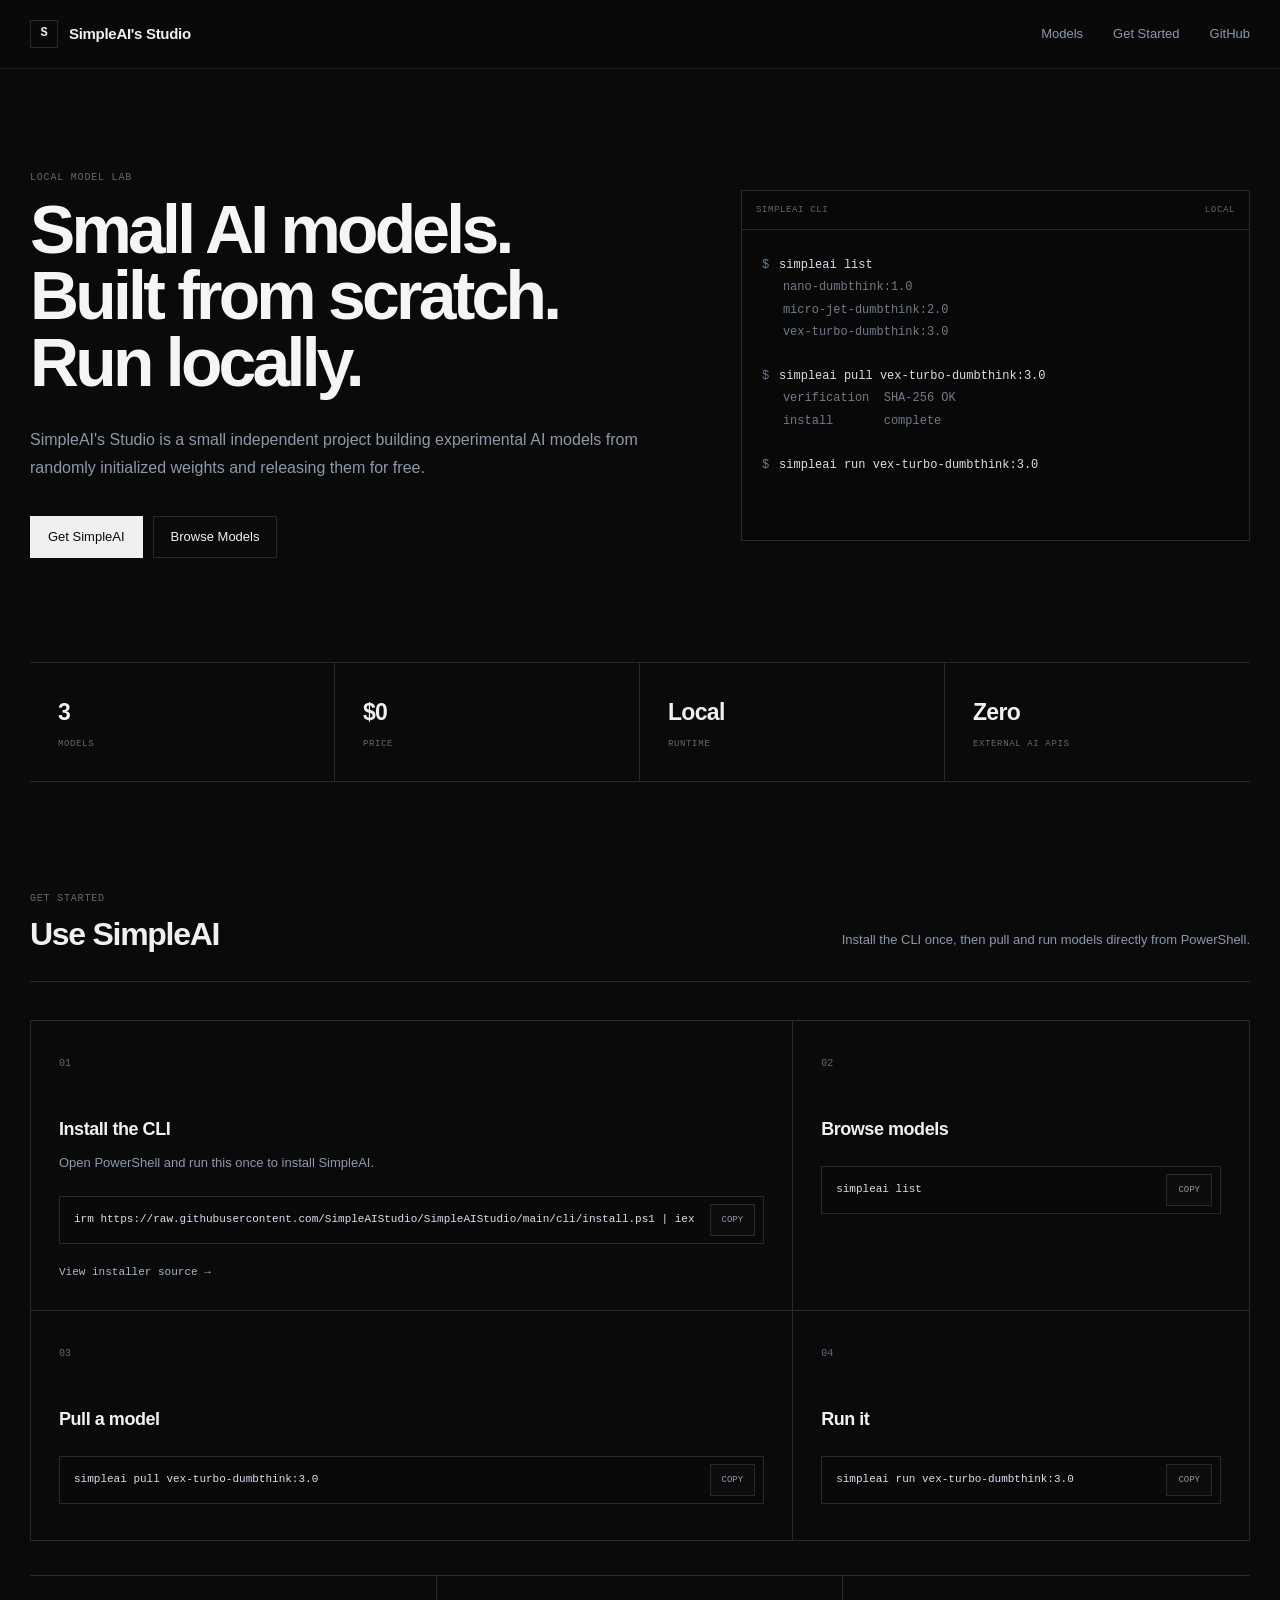
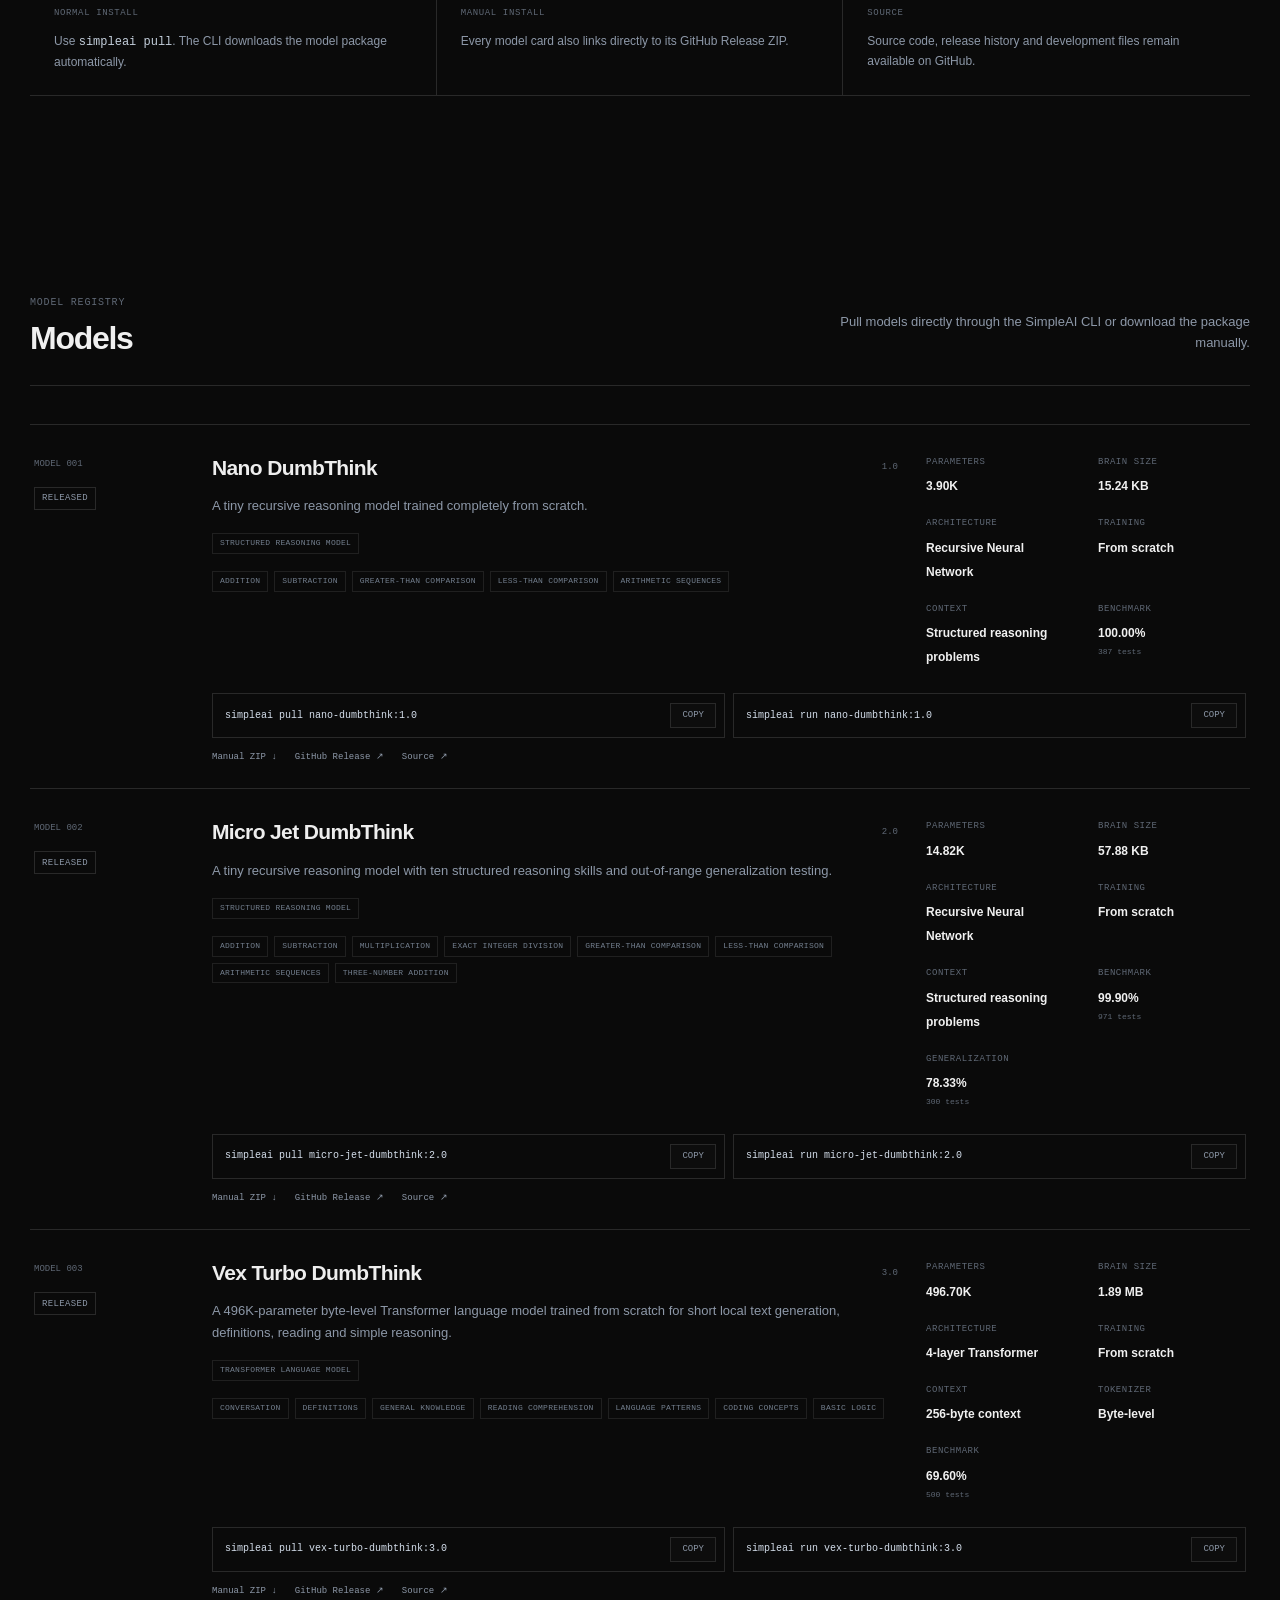
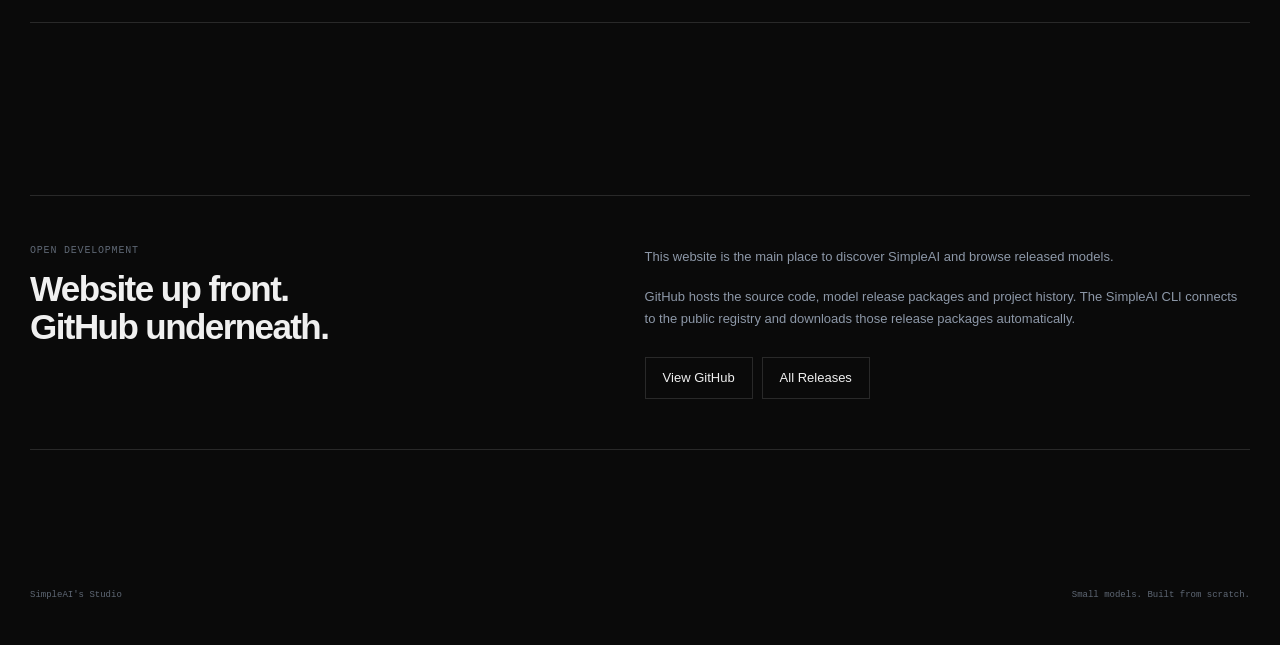
==== commit e27df31f: "Improve SimpleAI CLI install" ====
--- a/website/index.html
+++ b/website/index.html
@@ -255,29 +255,44 @@
 
                 <article class="start-card">
 
-                    <span class="step-number">
-                        01
-                    </span>
-
-                    <h3>
-                        Install the CLI
-                    </h3>
-
-                    <p>
-                        SimpleAI is the main way to install and run models.
-                        The installer and source live on GitHub.
-                    </p>
-
-                    <a
-                        class="text-link"
-                        href="https://github.com/SimpleAIStudio/SimpleAIStudio/tree/main/cli"
-                        target="_blank"
-                        rel="noopener noreferrer"
-                    >
-                        Open CLI installer →
-                    </a>
-
-                </article>
+    <span class="step-number">
+        01
+    </span>
+
+    <h3>
+        Install the CLI
+    </h3>
+
+    <p>
+        Open PowerShell and run this once to install SimpleAI.
+    </p>
+
+    <div class="command-box">
+
+        <code>
+            irm https://raw.githubusercontent.com/SimpleAIStudio/SimpleAIStudio/main/cli/install.ps1 | iex
+        </code>
+
+        <button
+            class="copy-button"
+            data-copy="irm https://raw.githubusercontent.com/SimpleAIStudio/SimpleAIStudio/main/cli/install.ps1 | iex"
+            type="button"
+        >
+            COPY
+        </button>
+
+    </div>
+
+    <a
+        class="text-link"
+        href="https://github.com/SimpleAIStudio/SimpleAIStudio/blob/main/cli/install.ps1"
+        target="_blank"
+        rel="noopener noreferrer"
+    >
+        View installer source →
+    </a>
+
+</article>
 
 
                 <article class="start-card">
